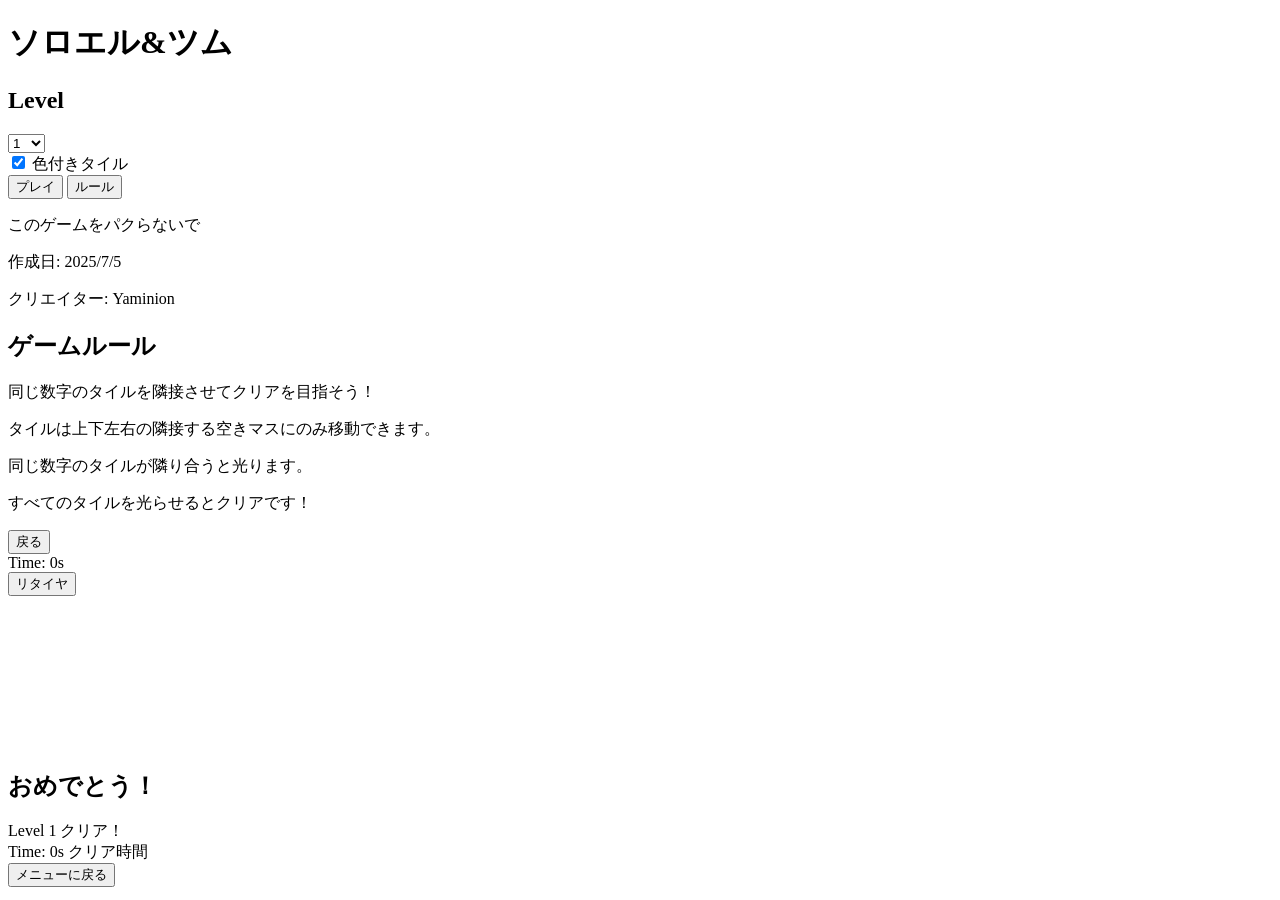
==== index.html @ 4af3bf70 "Update index.html" ====
<!DOCTYPE html>
<html lang="ja">
<head>
    <meta charset="UTF-8">
    <meta name="viewport" content="width=device-width, initial-scale=1.0">
    <title>ソロエル&ツム パズルゲーム</title>
    <link rel="stylesheet" href="style.css">
</head>
<body>
    <!-- メインメニュー -->
    <div id="mainMenu" class="screen active">
        <div class="title-container">
            <h1 class="game-title">ソロエル&ツム</h1>
        </div>
        <div class="menu-content">
            <h2>Level</h2>
            <select id="levelSelect">
                <option value="0" selected>1</option>
                <option value="1">2</option>
                <option value="2">3</option>
                <option value="3">4</option>
                <option value="4">5</option>
                <option value="5">6</option>
                <option value="6">7</option>
                <option value="7">8</option>
                <option value="8">9</option>
                <option value="9">10</option>
            </select>
            <div class="settings">
                <label>
                    <input type="checkbox" id="colorMode" checked>
                    色付きタイル
                </label>
            </div>
            <div class="button-container">
                <button id="playButton" class="menu-button">プレイ</button>
                <button id="rulesButton" class="menu-button">ルール</button>
            </div>
            <div class="copyright-notice">
                <p>このゲームをパクらないで</p>
                <p>作成日: 2025/7/5</p>
                <p>クリエイター: Yaminion</p>
            </div>
        </div>
    </div>

    <!-- ルール画面 -->
    <div id="rulesScreen" class="screen">
        <div class="rules-content">
            <div class="rules-text">
                <h2>ゲームルール</h2>
                <p>同じ数字のタイルを隣接させてクリアを目指そう！</p>
                <p>タイルは上下左右の隣接する空きマスにのみ移動できます。</p>
                <p>同じ数字のタイルが隣り合うと光ります。</p>
                <p>すべてのタイルを光らせるとクリアです！</p>
            </div>
            <button id="closeRulesButton" class="menu-button">戻る</button>
        </div>
    </div>

    <!-- ゲーム画面 -->
    <div id="gameScreen" class="screen">
        <div class="game-info">
            <div id="timer">Time: 0s</div>
            <button id="retireButton" class="small-button">リタイヤ</button>
        </div>
        <canvas id="gameCanvas"></canvas>
    </div>

    <!-- 終了画面 -->
    <div id="endScreen" class="screen">
        <div class="end-content">
            <h2>おめでとう！</h2>
            <div id="levelClearInfo">Level 1 クリア！</div>
            <div class="stats-container">
                <div class="stat-item">
                    <span class="stat-value" id="clearTime">Time: 0s</span>
                    <span class="stat-label">クリア時間</span>
                </div>
            </div>
            <button id="backToMenuButton" class="menu-button">メニューに戻る</button>
        </div>
    </div>

    <script src="game3.js"></script>
</body>
</html>
---- style.css ----
<!DOCTYPE html>
<html lang="ja">
<head>
    <meta charset="UTF-8">
    <meta name="viewport" content="width=device-width, initial-scale=1.0">
    <title>ソロエル&ツム パズルゲーム</title>
    <link rel="stylesheet" href="style.css">
</head>
<body>
    <!-- メインメニュー -->
    <div id="mainMenu" class="screen active">
        <div class="title-container">
            <h1 class="game-title">ソロエル&ツム</h1>
        </div>
        <div class="menu-content">
            <h2>Level</h2>
            <select id="levelSelect">
                <option value="0" selected>1</option>
                <option value="1">2</option>
                <option value="2">3</option>
                <option value="3">4</option>
                <option value="4">5</option>
                <option value="5">6</option>
                <option value="6">7</option>
                <option value="7">8</option>
                <option value="8">9</option>
                <option value="9">10</option>
            </select>
            <div class="settings">
                <label>
                    <input type="checkbox" id="colorMode" checked>
                    色付きタイル
                </label>
            </div>
            <div class="button-container">
                <button id="playButton" class="menu-button">プレイ</button>
                <button id="rulesButton" class="menu-button">ルール</button>
            </div>
            <div class="copyright-notice">
                <p>このゲームをパクらないで</p>
                <p>作成日: 2025/7/5</p>
                <p>クリエイター: Yaminion</p>
            </div>
        </div>
    </div>

    <!-- ルール画面 -->
    <div id="rulesScreen" class="screen">
        <div class="rules-content">
            <div class="rules-text">
                <h2>ゲームルール</h2>
                <p>同じ数字のタイルを隣接させてクリアを目指そう！</p>
                <p>タイルは上下左右の隣接する空きマスにのみ移動できます。</p>
                <p>同じ数字のタイルが隣り合うと光ります。</p>
                <p>すべてのタイルを光らせるとクリアです！</p>
            </div>
            <button id="closeRulesButton" class="menu-button">戻る</button>
        </div>
    </div>

    <!-- ゲーム画面 -->
    <div id="gameScreen" class="screen">
        <div class="game-info">
            <div id="timer">Time: 0s</div>
            <button id="retireButton" class="small-button">リタイヤ</button>
        </div>
        <canvas id="gameCanvas"></canvas>
    </div>

    <!-- 終了画面 -->
    <div id="endScreen" class="screen">
        <div class="end-content">
            <h2>おめでとう！</h2>
            <div id="levelClearInfo">Level 1 クリア！</div>
            <div class="stats-container">
                <div class="stat-item">
                    <span class="stat-value" id="clearTime">Time: 0s</span>
                    <span class="stat-label">クリア時間</span>
                </div>
            </div>
            <button id="backToMenuButton" class="menu-button">メニューに戻る</button>
        </div>
    </div>

    <script src="game3.js"></script>
</body>
</html>
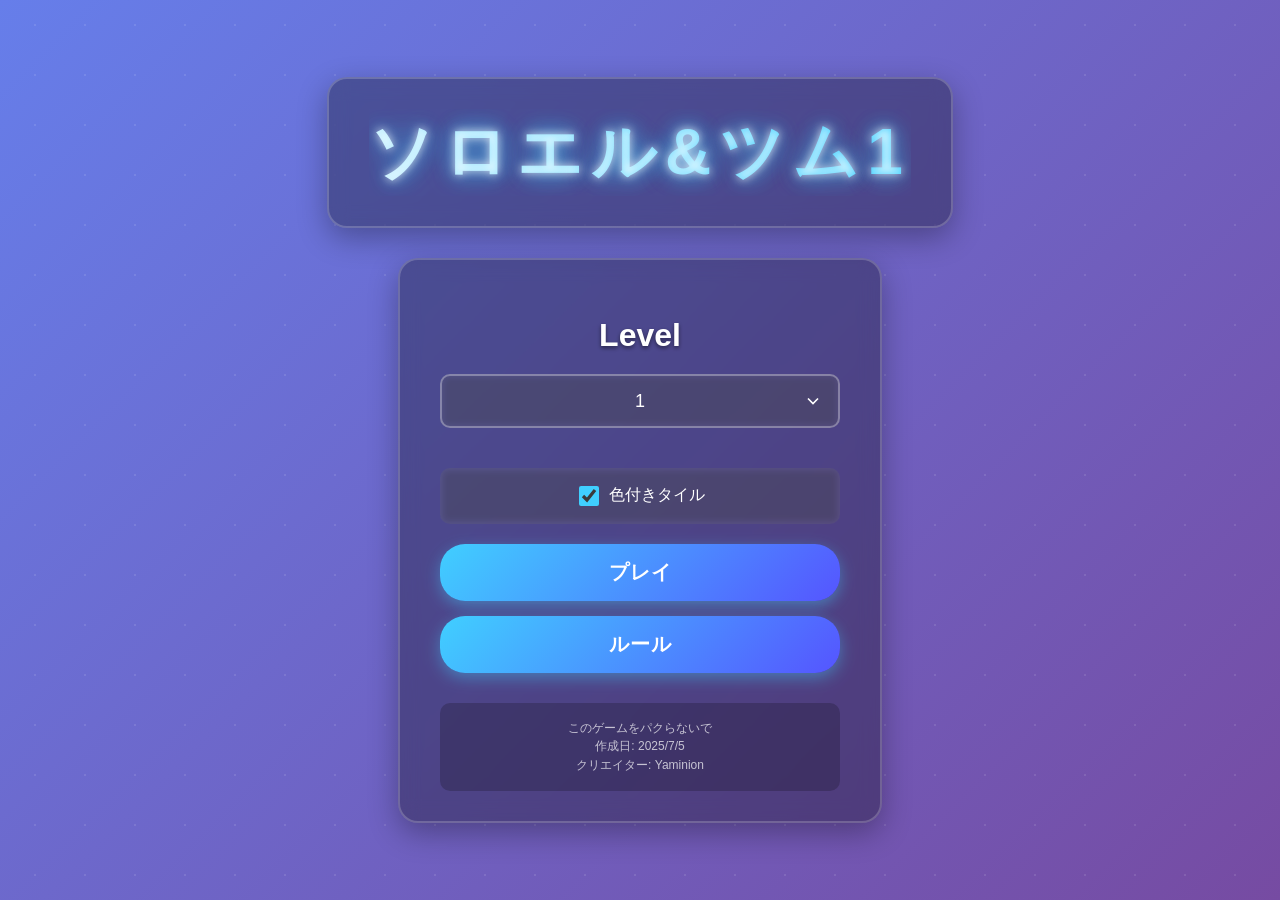
==== commit 6a3150f2: "Update index.html" ====
--- a/index.html
+++ b/index.html
@@ -10,7 +10,7 @@
     <!-- メインメニュー -->
     <div id="mainMenu" class="screen active">
         <div class="title-container">
-            <h1 class="game-title">ソロエル&ツム</h1>
+            <h1 class="game-title">ソロエル&ツム1</h1>
         </div>
         <div class="menu-content">
             <h2>Level</h2>
--- a/style.css
+++ b/style.css
@@ -1,87 +1,606 @@
-<!DOCTYPE html>
-<html lang="ja">
-<head>
-    <meta charset="UTF-8">
-    <meta name="viewport" content="width=device-width, initial-scale=1.0">
-    <title>ソロエル&ツム パズルゲーム</title>
-    <link rel="stylesheet" href="style.css">
-</head>
-<body>
-    <!-- メインメニュー -->
-    <div id="mainMenu" class="screen active">
-        <div class="title-container">
-            <h1 class="game-title">ソロエル&ツム</h1>
-        </div>
-        <div class="menu-content">
-            <h2>Level</h2>
-            <select id="levelSelect">
-                <option value="0" selected>1</option>
-                <option value="1">2</option>
-                <option value="2">3</option>
-                <option value="3">4</option>
-                <option value="4">5</option>
-                <option value="5">6</option>
-                <option value="6">7</option>
-                <option value="7">8</option>
-                <option value="8">9</option>
-                <option value="9">10</option>
-            </select>
-            <div class="settings">
-                <label>
-                    <input type="checkbox" id="colorMode" checked>
-                    色付きタイル
-                </label>
-            </div>
-            <div class="button-container">
-                <button id="playButton" class="menu-button">プレイ</button>
-                <button id="rulesButton" class="menu-button">ルール</button>
-            </div>
-            <div class="copyright-notice">
-                <p>このゲームをパクらないで</p>
-                <p>作成日: 2025/7/5</p>
-                <p>クリエイター: Yaminion</p>
-            </div>
-        </div>
-    </div>
-
-    <!-- ルール画面 -->
-    <div id="rulesScreen" class="screen">
-        <div class="rules-content">
-            <div class="rules-text">
-                <h2>ゲームルール</h2>
-                <p>同じ数字のタイルを隣接させてクリアを目指そう！</p>
-                <p>タイルは上下左右の隣接する空きマスにのみ移動できます。</p>
-                <p>同じ数字のタイルが隣り合うと光ります。</p>
-                <p>すべてのタイルを光らせるとクリアです！</p>
-            </div>
-            <button id="closeRulesButton" class="menu-button">戻る</button>
-        </div>
-    </div>
-
-    <!-- ゲーム画面 -->
-    <div id="gameScreen" class="screen">
-        <div class="game-info">
-            <div id="timer">Time: 0s</div>
-            <button id="retireButton" class="small-button">リタイヤ</button>
-        </div>
-        <canvas id="gameCanvas"></canvas>
-    </div>
-
-    <!-- 終了画面 -->
-    <div id="endScreen" class="screen">
-        <div class="end-content">
-            <h2>おめでとう！</h2>
-            <div id="levelClearInfo">Level 1 クリア！</div>
-            <div class="stats-container">
-                <div class="stat-item">
-                    <span class="stat-value" id="clearTime">Time: 0s</span>
-                    <span class="stat-label">クリア時間</span>
-                </div>
-            </div>
-            <button id="backToMenuButton" class="menu-button">メニューに戻る</button>
-        </div>
-    </div>
-
-    <script src="game3.js"></script>
-</body>
-</html>
+body {
+    margin: 0;
+    padding: 0;
+    font-family: 'Arial', sans-serif;
+    background: linear-gradient(135deg, #667eea 0%, #764ba2 100%);
+    min-height: 100vh;
+}
+
+.screen {
+    display: none;
+    width: 100vw;
+    height: 100vh;
+    position: relative;
+}
+
+.screen.active {
+    display: flex;
+    flex-direction: column;
+    align-items: center;
+    justify-content: center;
+}
+
+/* メインメニュー */
+#mainMenu {
+    background: linear-gradient(135deg, #667eea 0%, #764ba2 100%);
+    position: relative;
+    overflow: hidden;
+}
+
+/* 背景装飾 */
+#mainMenu::before {
+    content: '';
+    position: absolute;
+    top: -50%;
+    left: -50%;
+    width: 200%;
+    height: 200%;
+    background: radial-gradient(circle, rgba(255,255,255,0.1) 1px, transparent 1px);
+    background-size: 50px 50px;
+    animation: float 20s linear infinite;
+}
+
+@keyframes float {
+    0% { transform: translateY(0px) rotate(0deg); }
+    100% { transform: translateY(-100px) rotate(360deg); }
+}
+
+.title-container {
+    background: rgba(0, 0, 0, 0.3);
+    backdrop-filter: blur(10px);
+    padding: 30px 40px;
+    border-radius: 20px;
+    margin-bottom: 30px;
+    box-shadow: 0 10px 30px rgba(0, 0, 0, 0.3);
+    border: 2px solid rgba(255, 255, 255, 0.2);
+    max-width: 90vw;
+    width: auto;
+}
+
+.game-title {
+    font-size: clamp(2.5rem, 8vw, 4rem);
+    font-weight: bold;
+    color: #fff;
+    text-shadow: 
+        0 0 10px rgba(255, 255, 255, 0.8),
+        0 0 20px rgba(64, 207, 255, 0.6),
+        0 0 30px rgba(64, 207, 255, 0.4),
+        0 0 40px rgba(64, 207, 255, 0.2);
+    margin: 0;
+    letter-spacing: clamp(2px, 2vw, 8px);
+    text-align: center;
+    background: linear-gradient(45deg, #fff, #40CFFF, #fff);
+    background-size: 200% 200%;
+    background-clip: text;
+    -webkit-background-clip: text;
+    -webkit-text-fill-color: transparent;
+    animation: glow 2s ease-in-out infinite alternate, shimmer 3s ease-in-out infinite;
+    white-space: nowrap;
+    overflow: hidden;
+    text-overflow: ellipsis;
+}
+
+@keyframes glow {
+    from { 
+        text-shadow: 0 0 10px rgba(255, 255, 255, 0.5), 0 0 20px rgba(64, 207, 255, 0.3), 0 0 30px rgba(64, 207, 255, 0.2);
+    }
+    to { 
+        text-shadow: 0 0 20px rgba(255, 255, 255, 0.8), 0 0 30px rgba(64, 207, 255, 0.6), 0 0 40px rgba(64, 207, 255, 0.4);
+    }
+}
+
+@keyframes shimmer {
+    0% { background-position: 0% 50%; }
+    50% { background-position: 100% 50%; }
+    100% { background-position: 0% 50%; }
+}
+
+/* ★スマホ向けの調整（統一） */
+@media (max-width: 768px) {
+    .screen.active {
+        justify-content: flex-start !important;
+    }
+    
+    #mainMenu {
+        padding: 0 !important;
+        justify-content: flex-start !important;
+        align-items: stretch !important;
+    }
+    
+    .title-container {
+        position: fixed !important;
+        top: 10px !important;
+        left: 50% !important;
+        transform: translateX(-50%) !important;
+        padding: 8px 12px !important;
+        background: rgba(0, 0, 0, 0.3) !important;
+        backdrop-filter: blur(10px) !important;
+        border-radius: 10px !important;
+        box-shadow: 0 5px 15px rgba(0, 0, 0, 0.3) !important;
+        z-index: 1000 !important;
+        margin-bottom: 0 !important;
+        width: auto !important;
+        max-width: 90vw !important;
+    }
+    
+    .game-title {
+        font-size: 2.2rem !important;
+        letter-spacing: 2px !important;
+        text-align: center !important;
+        margin: 0 !important;
+    }
+    
+    .menu-content {
+        margin-top: 100px !important;
+        position: relative !important;
+        z-index: 500 !important;
+    }
+    
+    /* 終了画面とルール画面 */
+    #endScreen {
+        padding-top: 20px !important;
+        justify-content: flex-start !important;
+    }
+    
+    .end-content {
+        margin-top: 20px !important;
+    }
+    
+    #rulesScreen {
+        padding-top: 20px !important;
+        justify-content: flex-start !important;
+    }
+    
+    .rules-content {
+        margin-top: 20px !important;
+    }
+}
+
+@media (max-width: 480px) {
+    .title-container {
+        top: 5px !important;
+        padding: 8px 12px !important;
+    }
+    
+    .game-title {
+        font-size: 1.8rem !important;
+    }
+    
+    .menu-content {
+        margin-top: 80px !important;
+    }
+}
+
+/* メニューコンテンツ */
+.menu-content {
+    background: rgba(0, 0, 0, 0.3);
+    backdrop-filter: blur(10px);
+    padding: 30px 40px;
+    border-radius: 20px;
+    text-align: center;
+    color: #fff;
+    box-shadow: 0 10px 30px rgba(0, 0, 0, 0.3);
+    border: 2px solid rgba(255, 255, 255, 0.2);
+    max-width: 400px;
+    width: 90%;
+}
+
+.menu-content h2 {
+    color: #fff;
+    font-size: 2rem;
+    margin-bottom: 20px;
+    text-align: center;
+    text-shadow: 0 2px 4px rgba(0, 0, 0, 0.5);
+}
+
+/* レベル選択 */
+#levelSelect {
+    width: 100%;
+    padding: 15px;
+    border: 2px solid rgba(255, 255, 255, 0.3);
+    border-radius: 10px;
+    background: rgba(255, 255, 255, 0.1);
+    color: #fff;
+    font-size: 18px;
+    margin-bottom: 20px;
+    backdrop-filter: blur(5px);
+    cursor: pointer;
+    transition: all 0.3s ease;
+    text-align: center;
+    appearance: none;
+    background-image: url('data:image/svg+xml;utf8,<svg xmlns="http://www.w3.org/2000/svg" width="20" height="20" viewBox="0 0 24 24" fill="none" stroke="white" stroke-width="2"><polyline points="6,9 12,15 18,9"/></svg>');
+    background-repeat: no-repeat;
+    background-position: right 15px center;
+    background-size: 20px;
+}
+
+#levelSelect:hover {
+    background: rgba(255, 255, 255, 0.2);
+    border-color: rgba(64, 207, 255, 0.5);
+    box-shadow: 0 0 15px rgba(64, 207, 255, 0.3);
+}
+
+#levelSelect:focus {
+    outline: none;
+    border-color: #40CFFF;
+    box-shadow: 0 0 20px rgba(64, 207, 255, 0.5);
+}
+
+#levelSelect option {
+    background: rgba(0, 0, 0, 0.9);
+    color: #fff;
+    padding: 10px;
+    font-size: 16px;
+    border: none;
+}
+
+/* 設定 */
+.settings {
+    margin: 20px 0;
+    padding: 15px;
+    background: rgba(255, 255, 255, 0.1);
+    border-radius: 10px;
+    backdrop-filter: blur(5px);
+}
+
+.settings label {
+    display: flex;
+    align-items: center;
+    justify-content: center;
+    color: #fff;
+    font-size: 16px;
+    cursor: pointer;
+    transition: all 0.3s ease;
+}
+
+.settings label:hover {
+    color: #40CFFF;
+}
+
+.settings input[type="checkbox"] {
+    margin-right: 10px;
+    width: 20px;
+    height: 20px;
+    accent-color: #40CFFF;
+    cursor: pointer;
+}
+
+/* ボタンコンテナ */
+.button-container {
+    display: flex;
+    flex-direction: column;
+    gap: 15px;
+    margin: 20px 0;
+}
+
+/* メニューボタン */
+.menu-button {
+    background: linear-gradient(135deg, #40CFFF, #5555FF);
+    color: white;
+    font-size: 20px;
+    font-weight: bold;
+    padding: 15px 30px;
+    border: none;
+    border-radius: 25px;
+    cursor: pointer;
+    box-shadow: 0 5px 15px rgba(64, 207, 255, 0.4);
+    transition: all 0.3s ease;
+    text-transform: uppercase;
+    letter-spacing: 1px;
+    position: relative;
+    overflow: hidden;
+}
+
+.menu-button::before {
+    content: '';
+    position: absolute;
+    top: 0;
+    left: -100%;
+    width: 100%;
+    height: 100%;
+    background: linear-gradient(90deg, transparent, rgba(255, 255, 255, 0.2), transparent);
+    transition: left 0.5s ease;
+}
+
+.menu-button:hover::before {
+    left: 100%;
+}
+
+.menu-button:hover {
+    background: linear-gradient(135deg, #5555FF, #40CFFF);
+    transform: translateY(-3px);
+    box-shadow: 0 8px 20px rgba(64, 207, 255, 0.6);
+}
+
+.menu-button:active {
+    transform: translateY(-1px);
+    box-shadow: 0 4px 10px rgba(64, 207, 255, 0.4);
+}
+
+/* 著作権表示 */
+.copyright-notice {
+    margin-top: 30px;
+    padding: 15px;
+    background: rgba(0, 0, 0, 0.2);
+    border-radius: 10px;
+    color: rgba(255, 255, 255, 0.7);
+    font-size: 12px;
+    text-align: center;
+    line-height: 1.4;
+}
+
+.copyright-notice p {
+    margin: 2px 0;
+}
+
+/* ルール画面 */
+#rulesScreen {
+    background: linear-gradient(135deg, #667eea 0%, #764ba2 100%);
+    position: relative;
+    overflow: hidden;
+}
+
+.rules-content {
+    background: rgba(0, 0, 0, 0.3);
+    backdrop-filter: blur(10px);
+    padding: 40px;
+    border-radius: 20px;
+    text-align: center;
+    color: #fff;
+    box-shadow: 0 10px 30px rgba(0, 0, 0, 0.3);
+    border: 2px solid rgba(255, 255, 255, 0.2);
+    max-width: 500px;
+    width: 90%;
+}
+
+.rules-content h2 {
+    color: #40CFFF;
+    font-size: 2.5rem;
+    margin-bottom: 30px;
+    text-shadow: 0 0 20px rgba(64, 207, 255, 0.5);
+}
+
+.rules-text p {
+    font-size: 1.1rem;
+    line-height: 1.6;
+    margin: 15px 0;
+    color: rgba(255, 255, 255, 0.9);
+}
+
+/* ゲーム画面 */
+#gameScreen {
+    display: none;
+    flex-direction: column;
+    align-items: center;
+    justify-content: flex-start;
+    padding: 20px;
+    position: relative;
+    background: linear-gradient(135deg, #2c3e50 0%, #34495e 50%, #2c3e50 100%);
+    min-height: 100vh;
+}
+
+#gameScreen.active {
+    display: flex;
+}
+
+.game-info {
+    display: flex;
+    align-items: center;
+    justify-content: space-between;
+    gap: 40px;
+    margin-bottom: 20px;
+    background: linear-gradient(135deg, rgba(0, 0, 0, 0.8), rgba(52, 73, 94, 0.8));
+    padding: 20px 30px;
+    border-radius: 15px;
+    box-shadow: 
+        0 8px 32px rgba(0, 0, 0, 0.3),
+        inset 0 1px 4px rgba(255, 255, 255, 0.1);
+    backdrop-filter: blur(15px);
+    border: 1px solid rgba(255, 255, 255, 0.1);
+    min-width: 400px;
+}
+
+#timer {
+    background: linear-gradient(135deg, #3498db, #2980b9);
+    color: white;
+    font-size: 20px;
+    font-weight: bold;
+    padding: 12px 24px;
+    border-radius: 25px;
+    text-shadow: 0 1px 3px rgba(0, 0, 0, 0.5);
+    box-shadow: 
+        0 4px 15px rgba(52, 152, 219, 0.3),
+        inset 0 1px 3px rgba(255, 255, 255, 0.2);
+    border: 2px solid rgba(255, 255, 255, 0.2);
+    min-width: 120px;
+    text-align: center;
+    position: relative;
+    overflow: hidden;
+}
+
+#timer::before {
+    content: '⏰';
+    position: absolute;
+    left: 8px;
+    top: 50%;
+    transform: translateY(-50%);
+    font-size: 16px;
+    animation: tick 1s infinite;
+}
+
+@keyframes tick {
+    0%, 50% { transform: translateY(-50%) scale(1); }
+    25% { transform: translateY(-50%) scale(1.1); }
+}
+
+.small-button {
+    background: linear-gradient(135deg, #e74c3c, #c0392b);
+    color: white;
+    font-size: 18px;
+    font-weight: bold;
+    padding: 12px 24px;
+    border: none;
+    border-radius: 25px;
+    cursor: pointer;
+    box-shadow: 
+        0 4px 15px rgba(231, 76, 60, 0.3),
+        inset 0 1px 3px rgba(255, 255, 255, 0.2);
+    transition: all 0.3s ease;
+    text-shadow: 0 1px 3px rgba(0, 0, 0, 0.5);
+    border: 2px solid rgba(255, 255, 255, 0.2);
+    position: relative;
+    overflow: hidden;
+}
+
+.small-button::before {
+    content: '🚪';
+    position: absolute;
+    left: 8px;
+    top: 50%;
+    transform: translateY(-50%);
+    font-size: 16px;
+}
+
+.small-button:hover {
+    background: linear-gradient(135deg, #c0392b, #a93226);
+    transform: translateY(-2px);
+    box-shadow: 
+        0 6px 20px rgba(231, 76, 60, 0.4),
+        inset 0 1px 3px rgba(255, 255, 255, 0.2);
+}
+
+.small-button:active {
+    transform: translateY(0);
+    box-shadow: 
+        0 2px 8px rgba(231, 76, 60, 0.3),
+        inset 0 1px 3px rgba(255, 255, 255, 0.2);
+}
+
+#gameCanvas {
+    border: 4px solid #34495e;
+    border-radius: 20px;
+    background: linear-gradient(135deg, #ecf0f1 0%, #d5dbdb 50%, #bdc3c7 100%);
+    box-shadow: 
+        0 15px 40px rgba(0, 0, 0, 0.2),
+        inset 0 2px 8px rgba(255, 255, 255, 0.6),
+        inset 0 -2px 8px rgba(0, 0, 0, 0.1);
+    position: relative;
+    overflow: hidden;
+}
+
+#gameCanvas::before {
+    content: '';
+    position: absolute;
+    top: 0;
+    left: 0;
+    right: 0;
+    bottom: 0;
+    background: 
+        radial-gradient(circle at 25% 25%, rgba(255, 255, 255, 0.1) 0%, transparent 50%),
+        radial-gradient(circle at 75% 75%, rgba(0, 0, 0, 0.05) 0%, transparent 50%);
+    pointer-events: none;
+    border-radius: 16px;
+}
+
+/* 終了画面 */
+#endScreen {
+    background: linear-gradient(135deg, #667eea 0%, #764ba2 100%);
+    position: relative;
+    overflow: hidden;
+}
+
+#endScreen::before {
+    content: '🎉';
+    position: absolute;
+    top: 10%;
+    left: 10%;
+    font-size: 5rem;
+    animation: confetti1 3s infinite ease-in-out;
+}
+
+#endScreen::after {
+    content: '🎊';
+    position: absolute;
+    top: 20%;
+    right: 15%;
+    font-size: 4rem;
+    animation: confetti2 2.5s infinite ease-in-out;
+}
+
+@keyframes confetti1 {
+    0%, 100% { transform: rotate(0deg) translateY(0px); }
+    50% { transform: rotate(180deg) translateY(-20px); }
+}
+
+@keyframes confetti2 {
+    0%, 100% { transform: rotate(0deg) translateY(0px); }
+    50% { transform: rotate(-180deg) translateY(-15px); }
+}
+
+.end-content {
+    background: rgba(0, 0, 0, 0.4);
+    backdrop-filter: blur(15px);
+    padding: 60px 40px;
+    border-radius: 20px;
+    box-shadow: 0 20px 60px rgba(0, 0, 0, 0.3);
+    border: 2px solid rgba(255, 255, 255, 0.2);
+    text-align: center;
+    color: #fff;
+    max-width: 500px;
+    width: 90%;
+    position: relative;
+    z-index: 10;
+}
+
+.end-content h2 {
+    color: #40CFFF;
+    font-size: 4rem;
+    margin-bottom: 30px;
+    text-shadow: 
+        0 0 20px rgba(64, 207, 255, 0.5),
+        0 0 40px rgba(64, 207, 255, 0.3);
+    animation: glow 2s ease-in-out infinite alternate;
+}
+
+#levelClearInfo {
+    font-size: 1.5rem;
+    margin: 20px 0;
+    color: #FFD700;
+    font-weight: bold;
+    text-shadow: 0 0 15px rgba(255, 215, 0, 0.5);
+}
+
+#clearTime {
+    font-size: 1.8rem;
+    margin: 25px 0;
+    color: #40CFFF;
+    font-weight: bold;
+    text-shadow: 0 0 15px rgba(64, 207, 255, 0.5);
+}
+
+.stats-container {
+    display: flex;
+    justify-content: space-around;
+    margin: 30px 0;
+    padding: 20px;
+    background: rgba(255, 255, 255, 0.1);
+    border-radius: 10px;
+    backdrop-filter: blur(5px);
+}
+
+.stat-item {
+    text-align: center;
+}
+
+.stat-value {
+    font-size: 2rem;
+    font-weight: bold;
+    color: #40CFFF;
+    display: block;
+}
+
+.stat-label {
+    font-size: 0.9rem;
+    color: rgba(255, 255, 255, 0.8);
+    margin-top: 5px;
+}
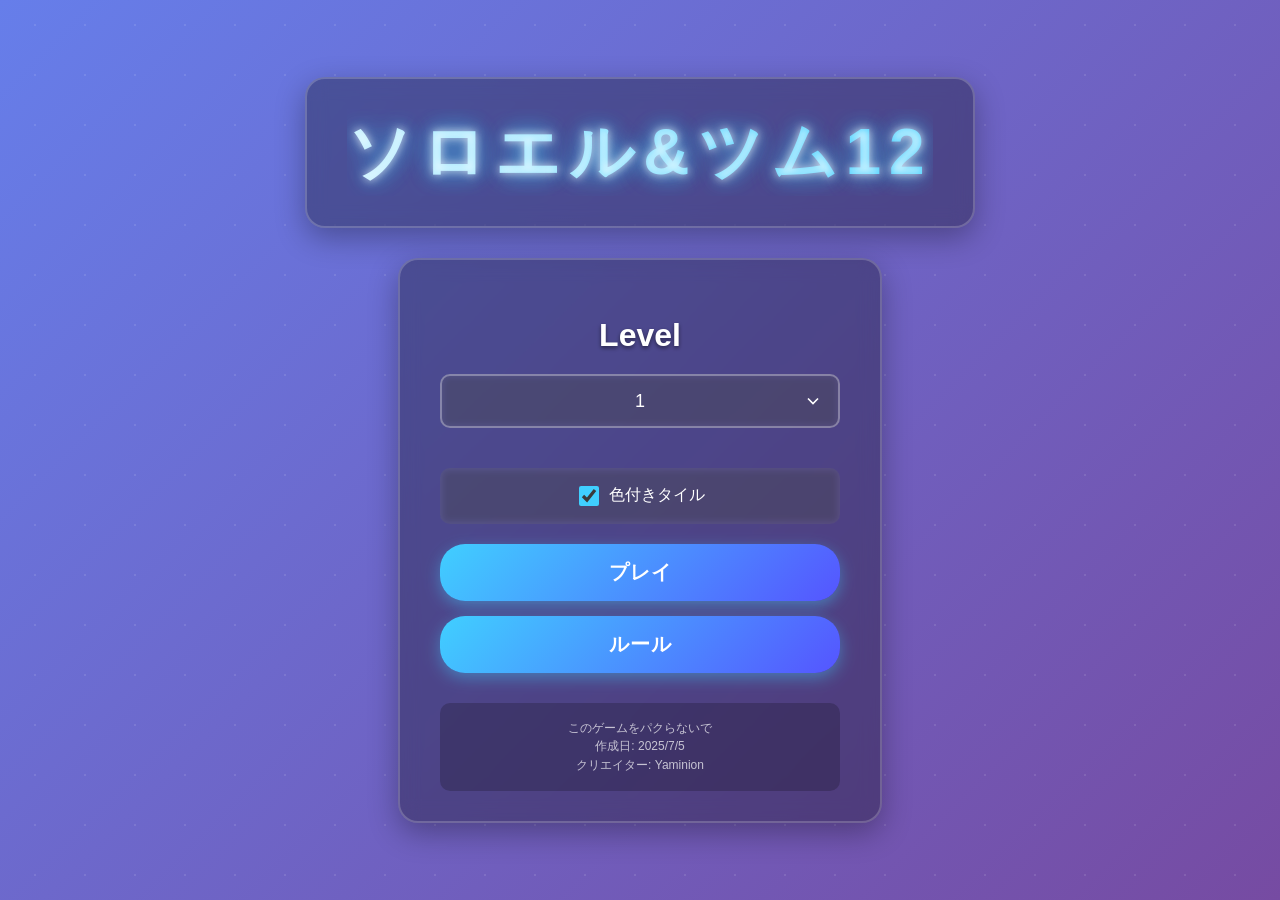
==== commit 21e4e70c: "Update index.html" ====
--- a/index.html
+++ b/index.html
@@ -10,7 +10,7 @@
     <!-- メインメニュー -->
     <div id="mainMenu" class="screen active">
         <div class="title-container">
-            <h1 class="game-title">ソロエル&ツム1</h1>
+            <h1 class="game-title">ソロエル&ツム12</h1>
         </div>
         <div class="menu-content">
             <h2>Level</h2>
--- a/style.css
+++ b/style.css
@@ -109,10 +109,10 @@
     
     .title-container {
         position: fixed !important;
-        top: 10px !important;
+        top: 2px !important; /* ★10pxから2pxに変更 */
         left: 50% !important;
         transform: translateX(-50%) !important;
-        padding: 8px 12px !important;
+        padding: 6px 10px !important; /* ★パディングを小さくしてコンパクトに */
         background: rgba(0, 0, 0, 0.3) !important;
         backdrop-filter: blur(10px) !important;
         border-radius: 10px !important;
@@ -124,14 +124,14 @@
     }
     
     .game-title {
-        font-size: 2.2rem !important;
-        letter-spacing: 2px !important;
+        font-size: 2rem !important; /* ★2.2remから2remに変更 */
+        letter-spacing: 1px !important; /* ★2pxから1pxに変更 */
         text-align: center !important;
         margin: 0 !important;
     }
     
     .menu-content {
-        margin-top: 100px !important;
+        margin-top: 90px !important; /* ★100pxから90pxに変更 */
         position: relative !important;
         z-index: 500 !important;
     }
@@ -158,16 +158,17 @@
 
 @media (max-width: 480px) {
     .title-container {
-        top: 5px !important;
-        padding: 8px 12px !important;
+        top: 1px !important; /* ★5pxから1pxに変更 */
+        padding: 5px 8px !important; /* ★さらに小さくしてコンパクトに */
     }
     
     .game-title {
-        font-size: 1.8rem !important;
+        font-size: 1.6rem !important; /* ★1.8remから1.6remに変更 */
+        letter-spacing: 0.5px !important; /* ★さらに詰める */
     }
     
     .menu-content {
-        margin-top: 80px !important;
+        margin-top: 70px !important; /* ★80pxから70pxに変更 */
     }
 }
 
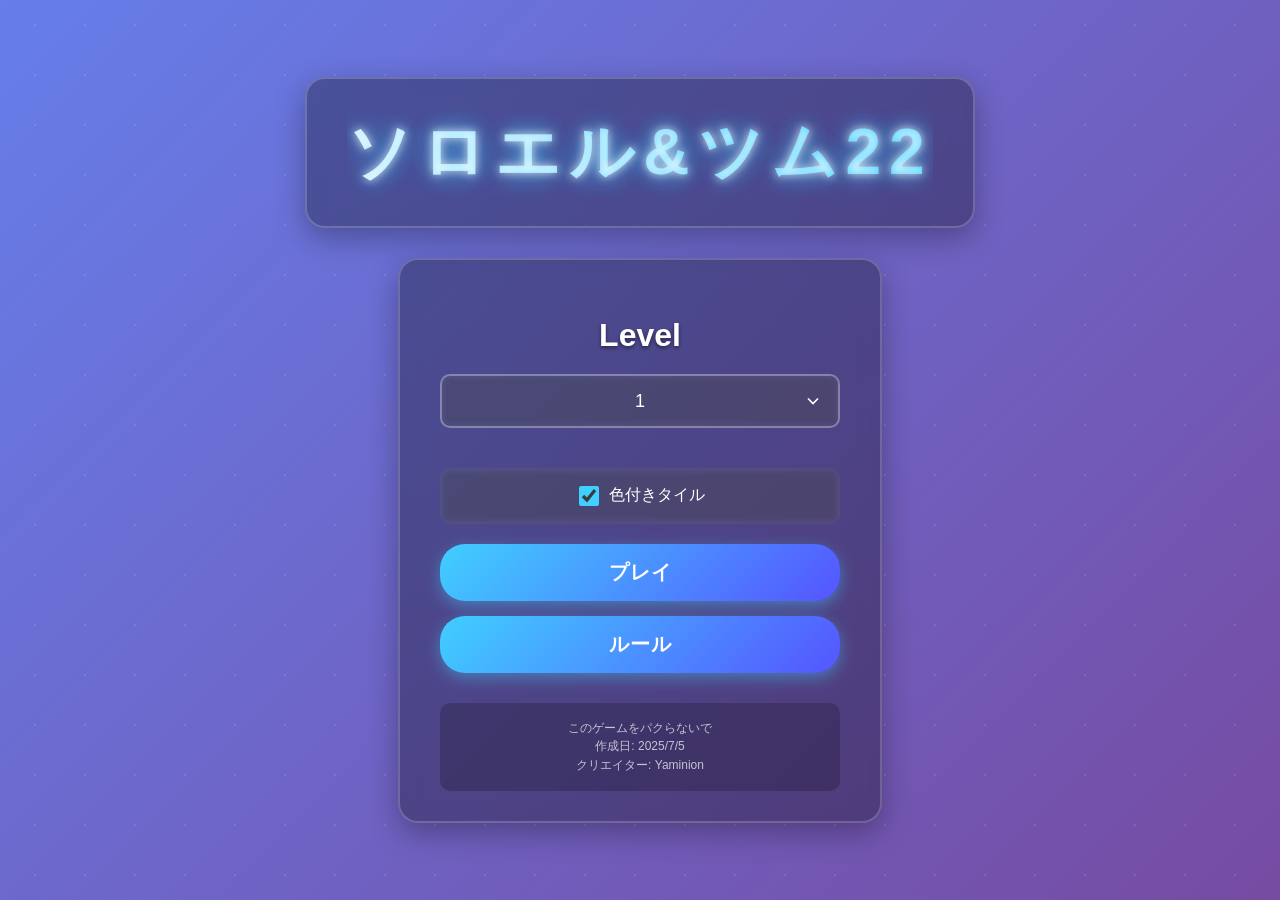
==== commit d7e9efd7: "Update index.html" ====
--- a/index.html
+++ b/index.html
@@ -10,7 +10,7 @@
     <!-- メインメニュー -->
     <div id="mainMenu" class="screen active">
         <div class="title-container">
-            <h1 class="game-title">ソロエル&ツム12</h1>
+            <h1 class="game-title">ソロエル&ツム22</h1>
         </div>
         <div class="menu-content">
             <h2>Level</h2>
--- a/style.css
+++ b/style.css
@@ -95,7 +95,7 @@
     100% { background-position: 0% 50%; }
 }
 
-/* ★スマホ向けの調整（統一） */
+/* ★スマホ向けの調整 */
 @media (max-width: 768px) {
     .screen.active {
         justify-content: flex-start !important;
@@ -109,10 +109,10 @@
     
     .title-container {
         position: fixed !important;
-        top: 2px !important; /* ★10pxから2pxに変更 */
+        top: 10px !important; /* ★タイトルを画面上部から10pxに配置（約1cm） */
         left: 50% !important;
         transform: translateX(-50%) !important;
-        padding: 6px 10px !important; /* ★パディングを小さくしてコンパクトに */
+        padding: 6px 10px !important; /* ★パディングを調整 */
         background: rgba(0, 0, 0, 0.3) !important;
         backdrop-filter: blur(10px) !important;
         border-radius: 10px !important;
@@ -131,7 +131,7 @@
     }
     
     .menu-content {
-        margin-top: 90px !important; /* ★100pxから90pxに変更 */
+        margin-top: 100px !important; /* ★タイトルの下に余白を追加 */
         position: relative !important;
         z-index: 500 !important;
     }
@@ -158,17 +158,16 @@
 
 @media (max-width: 480px) {
     .title-container {
-        top: 1px !important; /* ★5pxから1pxに変更 */
-        padding: 5px 8px !important; /* ★さらに小さくしてコンパクトに */
-    }
-    
+        top: 5px !important; /* ★さらに小さい画面では5pxに配置 */
+        padding: 5px 8px !important; /* ★パディングをさらに縮小 */
+    }
+
     .game-title {
-        font-size: 1.6rem !important; /* ★1.8remから1.6remに変更 */
-        letter-spacing: 0.5px !important; /* ★さらに詰める */
-    }
-    
+        font-size: 1.8rem !important; /* ★フォントサイズを調整 */
+    }
+
     .menu-content {
-        margin-top: 70px !important; /* ★80pxから70pxに変更 */
+        margin-top: 80px !important; /* ★タイトルの下に余白を追加 */
     }
 }
 
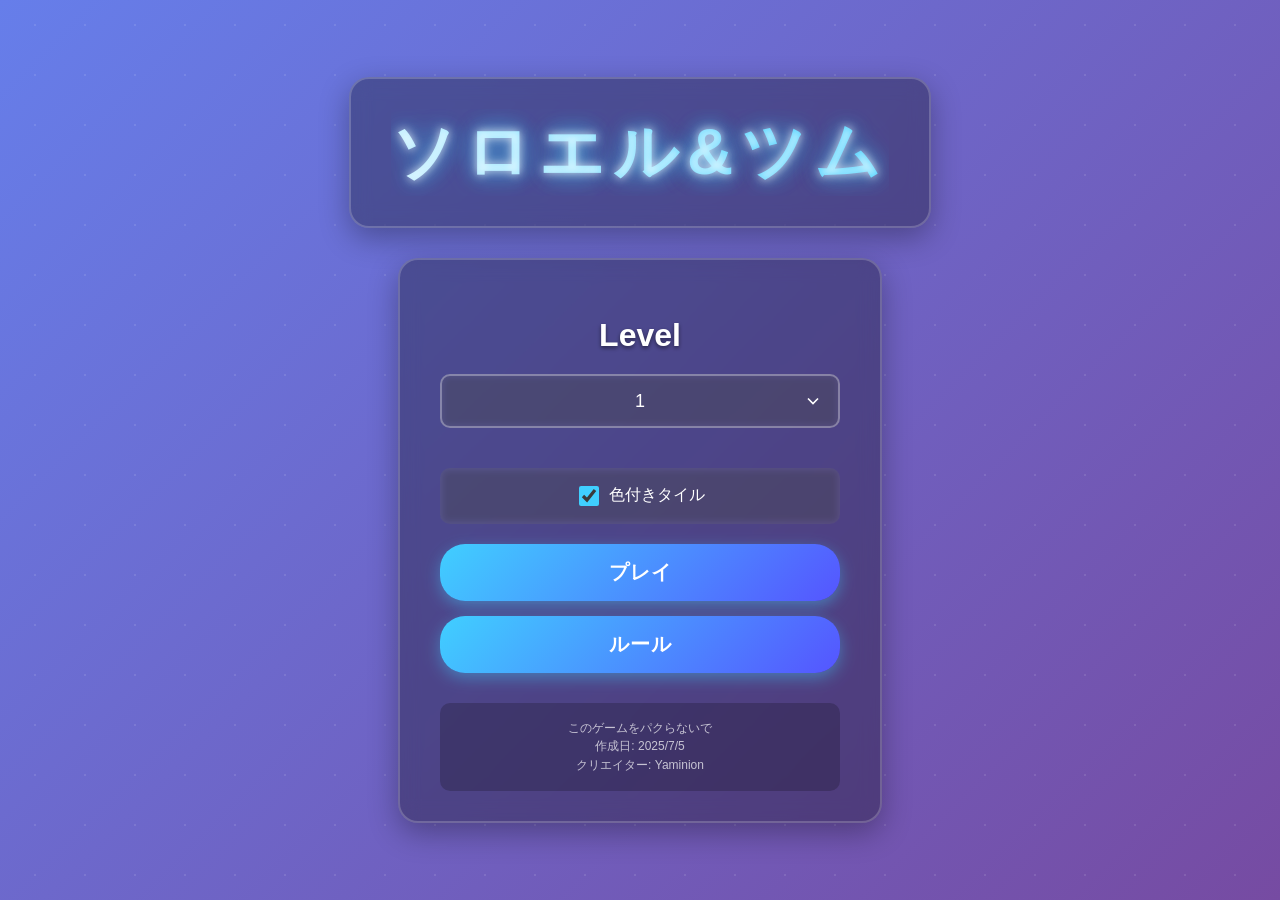
==== commit 06af62e3: "Update index.html" ====
--- a/index.html
+++ b/index.html
@@ -10,7 +10,7 @@
     <!-- メインメニュー -->
     <div id="mainMenu" class="screen active">
         <div class="title-container">
-            <h1 class="game-title">ソロエル&ツム22</h1>
+            <h1 class="game-title">ソロエル&ツム</h1>
         </div>
         <div class="menu-content">
             <h2>Level</h2>
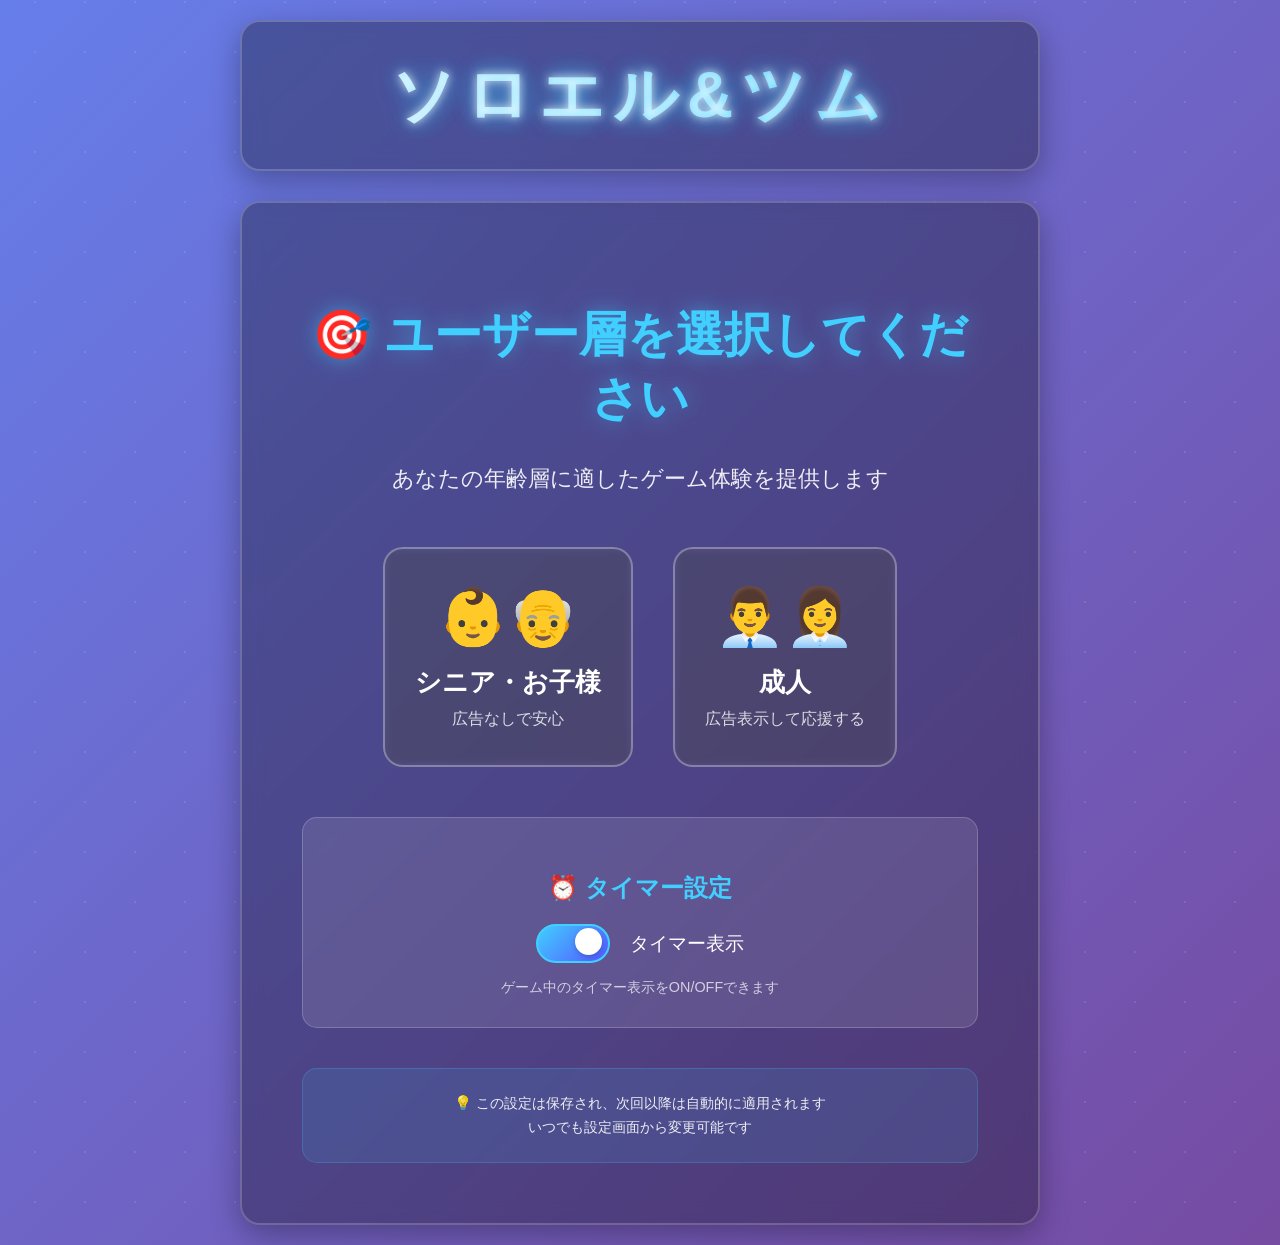
==== commit f9f2966e: "Add files via upload" ====
--- a/index.html
+++ b/index.html
@@ -1,87 +1,325 @@
-<!DOCTYPE html>
-<html lang="ja">
-<head>
-    <meta charset="UTF-8">
-    <meta name="viewport" content="width=device-width, initial-scale=1.0">
-    <title>ソロエル&ツム パズルゲーム</title>
-    <link rel="stylesheet" href="style.css">
-</head>
-<body>
-    <!-- メインメニュー -->
-    <div id="mainMenu" class="screen active">
-        <div class="title-container">
-            <h1 class="game-title">ソロエル&ツム</h1>
-        </div>
-        <div class="menu-content">
-            <h2>Level</h2>
-            <select id="levelSelect">
-                <option value="0" selected>1</option>
-                <option value="1">2</option>
-                <option value="2">3</option>
-                <option value="3">4</option>
-                <option value="4">5</option>
-                <option value="5">6</option>
-                <option value="6">7</option>
-                <option value="7">8</option>
-                <option value="8">9</option>
-                <option value="9">10</option>
-            </select>
-            <div class="settings">
-                <label>
-                    <input type="checkbox" id="colorMode" checked>
-                    色付きタイル
-                </label>
-            </div>
-            <div class="button-container">
-                <button id="playButton" class="menu-button">プレイ</button>
-                <button id="rulesButton" class="menu-button">ルール</button>
-            </div>
-            <div class="copyright-notice">
-                <p>このゲームをパクらないで</p>
-                <p>作成日: 2025/7/5</p>
-                <p>クリエイター: Yaminion</p>
-            </div>
-        </div>
-    </div>
-
-    <!-- ルール画面 -->
-    <div id="rulesScreen" class="screen">
-        <div class="rules-content">
-            <div class="rules-text">
-                <h2>ゲームルール</h2>
-                <p>同じ数字のタイルを隣接させてクリアを目指そう！</p>
-                <p>タイルは上下左右の隣接する空きマスにのみ移動できます。</p>
-                <p>同じ数字のタイルが隣り合うと光ります。</p>
-                <p>すべてのタイルを光らせるとクリアです！</p>
-            </div>
-            <button id="closeRulesButton" class="menu-button">戻る</button>
-        </div>
-    </div>
-
-    <!-- ゲーム画面 -->
-    <div id="gameScreen" class="screen">
-        <div class="game-info">
-            <div id="timer">Time: 0s</div>
-            <button id="retireButton" class="small-button">リタイヤ</button>
-        </div>
-        <canvas id="gameCanvas"></canvas>
-    </div>
-
-    <!-- 終了画面 -->
-    <div id="endScreen" class="screen">
-        <div class="end-content">
-            <h2>おめでとう！</h2>
-            <div id="levelClearInfo">Level 1 クリア！</div>
-            <div class="stats-container">
-                <div class="stat-item">
-                    <span class="stat-value" id="clearTime">Time: 0s</span>
-                    <span class="stat-label">クリア時間</span>
-                </div>
-            </div>
-            <button id="backToMenuButton" class="menu-button">メニューに戻る</button>
-        </div>
-    </div>
-
-    <script src="game3.js"></script>
-</body>
-</html>
+<!DOCTYPE html>
+<html lang="ja">
+<head>
+    <meta charset="UTF-8">
+    <meta name="viewport" content="width=device-width, initial-scale=1.0, user-scalable=no">
+    <meta name="mobile-web-app-capable" content="yes">
+    <meta name="apple-mobile-web-app-capable" content="yes">
+    <meta name="apple-mobile-web-app-status-bar-style" content="black-translucent">
+    <title>ソロエル&ツム - 無料パズルゲーム</title>
+    <meta name="description" content="無料で遊べるダイヤモンド型パズルゲーム。同じ数字を隣接させてクリアを目指そう！">
+    <!-- メインメニュー <meta name="keywords" content="パズルゲーム,無料ゲーム,ブラウザゲーム,数字パズル,ソロエル,ツム">-->
+    <link rel="stylesheet" href="style.css">
+</head>
+<body>
+    <!-- 年齢層選択画面 -->
+    <div id="ageSelectScreen" class="screen active">
+        <div class="age-select-container">
+            <div class="title-container">
+                <h1 class="game-title">ソロエル&ツム</h1>
+            </div>
+            
+            <div class="age-select-content">
+                <h2>🎯 ユーザー層を選択してください</h2>
+                <p class="age-description">あなたの年齢層に適したゲーム体験を提供します</p>
+                
+                <div class="age-button-container">
+                    <button id="seniorChildButton" class="age-button senior-child">
+                        <div class="age-icon">👶👴</div>
+                        <div class="age-title">シニア・お子様</div>
+                        <div class="age-subtitle">広告なしで安心</div>
+                    </button>
+                    
+                    <button id="adultButton" class="age-button adult">
+                        <div class="age-icon">👨‍💼👩‍💼</div>
+                        <div class="age-title">成人</div>
+                        <div class="age-subtitle">広告表示して応援する</div>
+                    </button>
+                </div>
+                
+                <!-- ★タイマー設定を追加 -->
+                <div class="timer-setting">
+                    <h3>⏰ タイマー設定</h3>
+                    <div class="timer-toggle-container">
+                        <label class="timer-toggle">
+                            <input type="checkbox" id="timerEnabled" checked>
+                            <span class="toggle-slider"></span>
+                            <span class="toggle-text">タイマー表示</span>
+                        </label>
+                        <p class="timer-description">ゲーム中のタイマー表示をON/OFFできます</p>
+                    </div>
+                </div>
+                
+                <div class="age-note">
+                    <p>💡 この設定は保存され、次回以降は自動的に適用されます</p>
+                    <p>いつでも設定画面から変更可能です</p>
+                </div>
+            </div>
+        </div>
+    </div>
+
+    <!-- メインメニュー -->
+    <div id="mainMenu" class="screen">
+        <div class="title-container">
+            <h1 class="game-title">ソロエル&ツム</h1>
+        </div>
+        
+        <!-- ★広告エリア1: タイトル下 -->
+        <div class="ad-container top-ad">
+            <div class="pc-ad">
+                <script src="https://adm.shinobi.jp/s/db820e3569c5931e561a75d7ff744f3d"></script>
+            </div>
+            <div class="mobile-ad">
+                <script src="https://adm.shinobi.jp/s/0e6d7385b6ec7bccb6126179119a8338"></script>
+            </div>
+        </div>
+        
+        <div class="menu-content">
+            <h2>Level</h2>
+            <select id="levelSelect">
+                <option value="create1">Create1</option>
+                <option value="create2">Create2</option>
+                <option value="create3">Create3</option>
+                <option value="0" selected>1</option>
+                <option value="1">2</option>
+                <option value="2">3</option>
+                <option value="3">4</option>
+                <option value="4">5</option>
+                <option value="5">6</option>
+                <option value="6">7</option>
+                <option value="7">8</option>
+                <option value="8">9</option>
+                <option value="9">10</option>
+            </select>
+            <div class="settings">
+                <label>
+                    <input type="checkbox" id="colorMode" checked>
+                    色付き駒
+                </label>
+            </div>
+            <div class="button-container">
+                <button id="playButton" class="menu-button">プレイ</button>
+                <button id="createButton" class="menu-button">🎨 クリエイト</button>
+                <button id="rulesButton" class="menu-button">ルール</button>
+                <button id="recordsButton" class="menu-button">📊 記録</button>
+                <button id="settingsButton" class="menu-button settings-btn">⚙️ 設定</button>
+            </div>
+            
+            <div class="copyright-notice">
+                <p>このゲームをパクらないで</p>
+                <p>作成日: 2025/7/5</p>
+                <p>公開開始日: 2025/7/29</p>
+                <p>クリエイター: Yaminion</p>
+                <p>
+                    <a href="privacy.html" style="color: #40CFFF;">プライバシーポリシー</a> | 
+                    <a href="terms.html" style="color: #40CFFF;">利用規約</a>
+                </p>
+            </div>
+        </div>
+        
+        <!-- ★広告エリア2: メニュー下部 -->
+        <div class="ad-container menu-bottom-ad">
+            <div class="pc-ad">
+                <script src="https://adm.shinobi.jp/s/db820e3569c5931e561a75d7ff744f3d"></script>
+            </div>
+            <div class="mobile-ad">
+                <script src="https://adm.shinobi.jp/s/0e6d7385b6ec7bccb6126179119a8338"></script>
+            </div>
+        </div>
+    </div>
+
+    <!-- ルール画面 -->
+    <div id="rulesScreen" class="screen">
+        <div class="rules-content">
+            <div class="rules-text">
+                <h1>ゲームルール</h1>
+                <h2>１. 同じ数字の駒を全て隣接させてゲームクリアを目指そう!</h2>
+                <h2>２. 数字の駒は斜め方向に移動可能!</h2>
+                
+                <h2>３. 同じ数字の駒が隣接した時、その駒はその場で固定（光る）!</h2>
+                
+                <p>※駒は直線上の空きマスに一気に移動可能。</p>
+                <p>※他の駒は飛び越えれない</p>
+                <p>※ゲームマップが大きい場合は拡大してご使用ください。また色付き駒をOFFにすると反応速度が上がります。</p>
+                <p> </p>
+                <h1>操作方法</h1>
+                <h2>移動させたい駒を押す！空きマスの上でもう一回押すだけ！</h2>
+            </div>
+            <button id="closeRulesButton" class="menu-button">戻る</button>
+        </div>
+    </div>
+
+    <!-- ゲーム画面 -->
+    <div id="gameScreen" class="screen">
+        <div class="game-info">
+            <div id="timer">Time: 0s</div>
+            <button id="gameRulesButton" class="small-button" style="display: none;">ルール</button>
+            <button id="retireButton" class="small-button">詰み.リタイア</button>
+        </div>
+        <canvas id="gameCanvas"></canvas>
+        
+        <!-- ★広告エリア3: ゲーム下 -->
+        <div class="ad-container game-bottom-ad">
+            <div class="pc-ad">
+                <script src="https://adm.shinobi.jp/s/db820e3569c5931e561a75d7ff744f3d"></script>
+            </div>
+            <div class="mobile-ad">
+                <script src="https://adm.shinobi.jp/s/0e6d7385b6ec7bccb6126179119a8338"></script>
+            </div>
+        </div>
+        
+        <!-- ★広告エリア4: ゲーム下追加 -->
+        <div class="ad-container game-bottom-ad-2">
+            <div class="pc-ad">
+                <script src="https://adm.shinobi.jp/s/db820e3569c5931e561a75d7ff744f3d"></script>
+            </div>
+            <div class="mobile-ad">
+                <script src="https://adm.shinobi.jp/s/0e6d7385b6ec7bccb6126179119a8338"></script>
+            </div>
+        </div>
+    </div>
+
+    <!-- 終了画面 -->
+    <div id="endScreen" class="screen">
+        <div class="end-content">
+            <h2>おめでとう！</h2>
+            <div id="levelClearInfo">Level 1 クリア！</div>
+            
+            <!-- ★広告エリア5: クリア後 -->
+            <div class="ad-container clear-ad">
+                <div class="pc-ad">
+                    <script src="https://adm.shinobi.jp/s/db820e3569c5931e561a75d7ff744f3d"></script>
+                </div>
+                <div class="mobile-ad">
+                    <script src="https://adm.shinobi.jp/s/0e6d7385b6ec7bccb6126179119a8338"></script>
+                </div>
+            </div>
+            
+            <!-- ★広告エリア6: クリア後追加 -->
+            <div class="ad-container clear-ad-2">
+                <div class="pc-ad">
+                    <script src="https://adm.shinobi.jp/s/db820e3569c5931e561a75d7ff744f3d"></script>
+                </div>
+                <div class="mobile-ad">
+                    <script src="https://adm.shinobi.jp/s/0e6d7385b6ec7bccb6126179119a8338"></script>
+                </div>
+            </div>
+            
+            <div class="stats-container">
+                <div class="stat-item">
+                    <span class="stat-value" id="clearTime">Time: 0s</span>
+                    <span class="stat-label">クリア時間</span>
+                </div>
+                <div class="stat-item">
+                    <span class="stat-value" id="clearMoves">Moves: 0</span>
+                    <span class="stat-label">手数</span>
+                </div>
+            </div>
+            <button id="backToMenuButton" class="menu-button">メニューに戻る</button>
+        </div>
+    </div>
+
+    <!-- 記録表画面 -->
+    <div id="recordsScreen" class="screen">
+        <div class="records-content">
+            <h2>📊 プレイ記録</h2>
+            <div class="records-table-container">
+                <table class="records-table">
+                    <thead>
+                        <tr>
+                            <th>レベル</th>
+                            <th>クリア人数</th>
+                            <th>ベストタイム/手数</th>
+                        </tr>
+                    </thead>
+                    <tbody id="recordsTableBody">
+                        <!-- JavaScriptで動的生成 -->
+                    </tbody>
+                </table>
+            </div>
+            
+            <!-- ★広告エリア7: 記録表下 -->
+            <div class="ad-container records-bottom-ad">
+                <div class="pc-ad">
+                    <script src="https://adm.shinobi.jp/s/db820e3569c5931e561a75d7ff744f3d"></script>
+                </div>
+                <div class="mobile-ad">
+                    <script src="https://adm.shinobi.jp/s/0e6d7385b6ec7bccb6126179119a8338"></script>
+                </div>
+            </div>
+            
+            <div class="records-buttons">
+                <button id="clearRecordsButton" class="danger-button">記録をリセット</button>
+                <button id="backToMenuFromRecords" class="menu-button">メニューに戻る</button>
+            </div>
+        </div>
+    </div>
+
+    <!-- 詰んだ確認画面 -->
+    <div id="retireConfirmScreen" class="screen">
+        <div class="rules-content">
+            <h2>リタイヤしますか？</h2>
+            
+            <div class="button-container">
+                <button id="confirmRetireYes" class="menu-button">YES</button>
+                <button id="confirmRetireNo" class="menu-button">NO</button>
+            </div>
+            
+            <!-- ★広告エリア8: YESNOボタンの下に配置 -->
+            <div class="ad-container retire-ad">
+                <div class="pc-ad">
+                    <!--script src="https://adm.shinobi.jp/s/db820e3569c5931e561a75d7ff744f3d"></script-->
+                    <script src="https://adm.shinobi.jp/s/0cf40a834e34d70d995978d006a1516a"></script>
+                </div>
+                <div class="mobile-ad">
+                    <script src="https://adm.shinobi.jp/s/0e6d7385b6ec7bccb6126179119a8338"></script>
+                </div>
+            </div>
+            
+            <!-- ★広告エリア9: YESNOボタンの下に配置 -->
+            <div class="ad-container retire-ad">
+                <div class="pc-ad">
+                    <script src="https://adm.shinobi.jp/s/0cf40a834e34d70d995978d006a1516a"></script>
+                </div>
+                <div class="mobile-ad">
+                    <script src="https://adm.shinobi.jp/s/0e6d7385b6ec7bccb6126179119a8338"></script>
+                </div>
+            </div>
+        </div>
+    </div>
+
+    <!-- 詰んだ確認画面2 -->
+    <div id="stuckConfirmScreen" class="screen">
+        <div class="rules-content">
+            <h2>えっ 詰んだのw？？？</h2>
+            
+            <div class="button-container">
+                <button id="confirmStuckYes" class="menu-button">YES</button>
+                <button id="confirmStuckNo" class="menu-button">NO</button>
+            </div>
+            
+            <!-- ★広告エリア10: YESNOボタンの下に配置 -->
+            <div class="ad-container stuck-ad">
+                <div class="pc-ad">
+                    <script src="https://adm.shinobi.jp/s/0cf40a834e34d70d995978d006a1516a"></script>
+                </div>
+                <div class="mobile-ad">
+                    <script src="https://adm.shinobi.jp/s/0e6d7385b6ec7bccb6126179119a8338"></script>
+                </div>
+            </div>
+            
+            <!-- ★広告エリア11: YESNOボタンの下に配置 -->
+            <div class="ad-container stuck-ad-2">
+                <div class="pc-ad">
+                    <script src="https://adm.shinobi.jp/s/0cf40a834e34d70d995978d006a1516a"></script>
+                </div>
+                <div class="mobile-ad">
+                    <script src="https://adm.shinobi.jp/s/0e6d7385b6ec7bccb6126179119a8338"></script>
+                </div>
+            </div>
+        </div>
+    </div>
+
+    <script src="game3.js"></script>
+</body>
+</html>
--- a/style.css
+++ b/style.css
@@ -8,9 +8,6 @@
 
 .screen {
     display: none;
-    width: 100vw;
-    height: 100vh;
-    position: relative;
 }
 
 .screen.active {
@@ -18,6 +15,340 @@
     flex-direction: column;
     align-items: center;
     justify-content: center;
+}
+
+/* 年齢層選択画面 */
+#ageSelectScreen {
+    background: linear-gradient(135deg, #667eea 0%, #764ba2 100%);
+    position: relative;
+    overflow: hidden;
+    min-height: 100vh;
+}
+
+#ageSelectScreen.active {
+    display: flex;
+    align-items: center;
+    justify-content: center;
+}
+
+#ageSelectScreen::before {
+    content: '';
+    position: absolute;
+    top: -50%;
+    left: -50%;
+    width: 200%;
+    height: 200%;
+    background: radial-gradient(circle, rgba(255,255,255,0.1) 1px, transparent 1px);
+    background-size: 50px 50px;
+    animation: float 20s linear infinite;
+}
+
+.age-select-container {
+    position: relative;
+    z-index: 10;
+    text-align: center;
+    width: 100%;
+    max-width: 800px;
+    padding: 20px;
+}
+
+.age-select-content {
+    background: rgba(0, 0, 0, 0.3);
+    backdrop-filter: blur(10px);
+    padding: 40px;
+    border-radius: 20px;
+    text-align: center;
+    color: #fff;
+    box-shadow: 0 10px 30px rgba(0, 0, 0, 0.3);
+    border: 2px solid rgba(255, 255, 255, 0.2);
+    margin: 0 auto;
+}
+
+.age-select-content h2 {
+    color: #40CFFF;
+    font-size: 2.5rem;
+    margin-bottom: 20px;
+    text-shadow: 0 0 20px rgba(64, 207, 255, 0.5);
+}
+
+.age-description {
+    font-size: 1.2rem;
+    margin-bottom: 40px;
+    color: rgba(255, 255, 255, 0.9);
+    line-height: 1.6;
+}
+
+.age-button-container {
+    display: flex;
+    gap: 30px;
+    justify-content: center;
+    margin: 40px 0;
+    flex-wrap: wrap;
+}
+
+.age-button {
+    background: rgba(255, 255, 255, 0.1);
+    border: 2px solid rgba(255, 255, 255, 0.3);
+    border-radius: 20px;
+    padding: 30px 25px;
+    cursor: pointer;
+    transition: all 0.3s ease;
+    color: white;
+    text-align: center;
+    min-width: 200px;
+    backdrop-filter: blur(5px);
+    position: relative;
+    overflow: hidden;
+}
+
+.age-button::before {
+    content: '';
+    position: absolute;
+    top: 0;
+    left: -100%;
+    width: 100%;
+    height: 100%;
+    background: linear-gradient(90deg, transparent, rgba(255, 255, 255, 0.2), transparent);
+    transition: left 0.5s ease;
+}
+
+.age-button:hover::before {
+    left: 100%;
+}
+
+.age-button:hover {
+    transform: translateY(-5px);
+    box-shadow: 0 10px 30px rgba(0, 0, 0, 0.3);
+}
+
+.age-button.senior-child:hover {
+    border-color: rgba(76, 175, 80, 0.8);
+    box-shadow: 0 10px 30px rgba(76, 175, 80, 0.3);
+}
+
+.age-button.adult:hover {
+    border-color: rgba(255, 152, 0, 0.8);
+    box-shadow: 0 10px 30px rgba(255, 152, 0, 0.3);
+}
+
+.age-icon {
+    font-size: 3rem;
+    margin-bottom: 15px;
+}
+
+.age-title {
+    font-size: 1.5rem;
+    font-weight: bold;
+    margin-bottom: 10px;
+}
+
+.age-subtitle {
+    font-size: 1rem;
+    opacity: 0.8;
+    line-height: 1.4;
+}
+
+.age-note {
+    background: rgba(64, 207, 255, 0.1);
+    border-radius: 15px;
+    padding: 20px;
+    margin-top: 40px;
+    border: 1px solid rgba(64, 207, 255, 0.2);
+}
+
+.age-note p {
+    margin: 5px 0;
+    font-size: 0.9rem;
+    opacity: 0.9;
+}
+
+/* タイマー設定エリア */
+.timer-setting {
+    background: rgba(255, 255, 255, 0.1);
+    border-radius: 15px;
+    padding: 20px;
+    margin: 30px 0 20px 0;
+    border: 1px solid rgba(255, 255, 255, 0.2);
+}
+
+.timer-setting h3 {
+    color: #40CFFF;
+    font-size: 1.3rem;
+    margin-bottom: 15px;
+    text-align: center;
+}
+
+.timer-toggle-container {
+    text-align: center;
+}
+
+.timer-toggle {
+    display: inline-flex;
+    align-items: center;
+    cursor: pointer;
+    font-size: 1.1rem;
+    color: white;
+    margin-bottom: 10px;
+}
+
+.timer-toggle input {
+    display: none;
+}
+
+.toggle-slider {
+    width: 60px;
+    height: 30px;
+    background: rgba(255, 255, 255, 0.3);
+    border-radius: 25px;
+    position: relative;
+    margin-right: 15px;
+    transition: all 0.3s ease;
+    border: 2px solid rgba(255, 255, 255, 0.2);
+}
+
+.toggle-slider::before {
+    content: '';
+    position: absolute;
+    width: 22px;
+    height: 22px;
+    border-radius: 50%;
+    background: white;
+    top: 2px;
+    left: 2px;
+    transition: all 0.3s ease;
+    box-shadow: 0 2px 4px rgba(0, 0, 0, 0.2);
+}
+
+.timer-toggle input:checked + .toggle-slider {
+    background: linear-gradient(135deg, #40CFFF, #5555FF);
+    border-color: #40CFFF;
+}
+
+.timer-toggle input:checked + .toggle-slider::before {
+    transform: translateX(30px);
+}
+
+.timer-toggle:hover .toggle-slider {
+    box-shadow: 0 0 20px rgba(64, 207, 255, 0.3);
+}
+
+.timer-description {
+    font-size: 0.9rem;
+    opacity: 0.8;
+    color: rgba(255, 255, 255, 0.9);
+    margin: 5px 0 0 0;
+}
+
+/* 設定ボタンのスタイル */
+.settings-btn {
+    background: linear-gradient(135deg, #9b59b6, #8e44ad) !important;
+}
+
+.settings-btn:hover {
+    background: linear-gradient(135deg, #8e44ad, #7d3c98) !important;
+}
+
+/* レスポンシブ対応 */
+@media (max-width: 768px) {
+    .age-select-content {
+        padding: 30px 20px;
+    }
+    
+    .age-select-content h2 {
+        font-size: 2rem;
+    }
+    
+    .age-button-container {
+        flex-direction: column;
+        align-items: center;
+        gap: 20px;
+    }
+    
+    .age-button {
+        min-width: 250px;
+        padding: 25px 20px;
+    }
+    
+    .age-icon {
+        font-size: 2.5rem;
+    }
+    
+    .age-title {
+        font-size: 1.3rem;
+    }
+}
+
+/* PC大画面向けスタイル */
+@media (min-width: 1024px) {
+    .age-select-content {
+        padding: 60px;
+        max-width: 900px;
+    }
+    
+    .age-select-content h2 {
+        font-size: 3rem;
+        margin-bottom: 30px;
+    }
+    
+    .age-description {
+        font-size: 1.4rem;
+        margin-bottom: 50px;
+    }
+    
+    .age-button-container {
+        gap: 40px;
+        margin: 50px 0;
+    }
+    
+    .age-button {
+        min-width: 220px;
+        padding: 35px 30px;
+    }
+    
+    .age-icon {
+        font-size: 3.5rem;
+        margin-bottom: 15px;
+    }
+    
+    .age-title {
+        font-size: 1.6rem;
+        margin-bottom: 8px;
+    }
+    
+    .age-subtitle {
+        font-size: 1rem;
+    }
+    
+    .timer-setting {
+        padding: 30px;
+        margin: 40px 0 30px 0;
+    }
+    
+    .timer-setting h3 {
+        font-size: 1.5rem;
+        margin-bottom: 20px;
+    }
+    
+    .timer-toggle {
+        font-size: 1.2rem;
+    }
+    
+    .toggle-slider {
+        width: 70px;
+        height: 35px;
+        margin-right: 20px;
+    }
+    
+    .toggle-slider::before {
+        width: 27px;
+        height: 27px;
+        top: 2px;
+        left: 2px;
+    }
+    
+    .timer-toggle input:checked + .toggle-slider::before {
+        transform: translateX(35px);
+    }
 }
 
 /* メインメニュー */
@@ -105,6 +436,8 @@
         padding: 0 !important;
         justify-content: flex-start !important;
         align-items: stretch !important;
+        transform: scale(0.75); /* ★表示倍率を75%に設定 */
+        transform-origin: top center; /* ★倍率の基準点を画面上部中央に設定 */
     }
     
     .title-container {
@@ -156,6 +489,7 @@
     }
 }
 
+/* 超小型デバイス（480px以下）の調整 */
 @media (max-width: 480px) {
     .title-container {
         top: 5px !important; /* ★さらに小さい画面では5pxに配置 */
@@ -385,12 +719,13 @@
 
 .game-info {
     display: flex;
+    justify-content: space-between;
     align-items: center;
-    justify-content: space-between;
-    gap: 40px;
+    width: 100%;
     margin-bottom: 20px;
+    flex-wrap: wrap;
+    padding: 10px;
     background: linear-gradient(135deg, rgba(0, 0, 0, 0.8), rgba(52, 73, 94, 0.8));
-    padding: 20px 30px;
     border-radius: 15px;
     box-shadow: 
         0 8px 32px rgba(0, 0, 0, 0.3),
@@ -578,29 +913,938 @@
     text-shadow: 0 0 15px rgba(64, 207, 255, 0.5);
 }
 
+/* 手数表示のスタイル */
+#moveCounter {
+    font-size: 1.5rem;
+    font-weight: bold;
+    color: #333;
+    margin-left: 20px;
+}
+
+/* ゲーム情報エリアの調整 */
+.game-info {
+    display: flex;
+    justify-content: space-between;
+    align-items: center;
+    width: 100%;
+    margin-bottom: 20px;
+    flex-wrap: wrap;
+    padding: 10px;
+    background: linear-gradient(135deg, rgba(0, 0, 0, 0.8), rgba(52, 73, 94, 0.8));
+    border-radius: 15px;
+    box-shadow: 
+        0 8px 32px rgba(0, 0, 0, 0.3),
+        inset 0 1px 4px rgba(255, 255, 255, 0.1);
+    backdrop-filter: blur(15px);
+    border: 1px solid rgba(255, 255, 255, 0.1);
+    min-width: 400px;
+}
+
+/* 統計表示の調整 */
 .stats-container {
     display: flex;
-    justify-content: space-around;
-    margin: 30px 0;
+    gap: 30px;
+    margin: 20px 0;
+    justify-content: center;
+}
+
+.stat-item {
+    text-align: center;
+    padding: 15px;
+    background: #f8f9fa;
+    border-radius: 10px;
+    min-width: 120px;
+}
+
+.stat-value {
+    display: block;
+    font-size: 1.8rem;
+    font-weight: bold;
+    color: #2c3e50;
+    margin-bottom: 5px;
+}
+
+.stat-label {
+    display: block;
+    font-size: 0.9rem;
+    color: #7f8c8d;
+    text-transform: uppercase;
+}
+
+.map-area {
+        display: flex;
+        flex-direction: row; /* 横方向に拡張 */
+        align-items: flex-start; /* 上揃え */
+        justify-content: flex-start; /* 左揃え */
+        position: relative; /* 絶対位置調整用 */
+    }
+    canvas {
+        margin-right: 10px; /* マップ間の余白 */
+    }
+
+
+    .piece {
+        display: inline-block;
+        width: 36px;
+        height: 36px;
+        border: 1px solid #888;
+        margin: 4px;
+        text-align: center;
+        line-height: 36px;
+        background: #eee;
+        cursor: pointer;
+        transition: background 0.3s, box-shadow 0.3s;
+    }
+    .piece.highlight {
+        background: #f39c12; /* ハイライト色 */
+        box-shadow: 0 0 10px #f39c12;
+    }
+    .sidebar {
+        flex-shrink: 0; /* サイズが縮まないように固定 */
+    }
+
+/* ★記録表のスタイル */
+.records-content {
+    text-align: center;
+    max-width: 800px;
+    margin: 0 auto;
+    padding: 40px 20px;
+}
+
+.records-content h2 {
+    color: #2c3e50;
+    font-size: 2.5rem;
+    margin-bottom: 30px;
+    text-shadow: 2px 2px 4px rgba(0,0,0,0.1);
+}
+
+.records-table-container {
+    background: linear-gradient(135deg, #667eea 0%, #764ba2 100%);
+    border-radius: 15px;
     padding: 20px;
+    margin-bottom: 30px;
+    box-shadow: 0 8px 32px rgba(0,0,0,0.1);
+}
+
+.records-table {
+    width: 100%;
+    border-collapse: collapse;
+    background: white;
+    border-radius: 10px;
+    overflow: hidden;
+    box-shadow: 0 4px 15px rgba(0,0,0,0.1);
+}
+
+.records-table thead {
+    background: linear-gradient(135deg, #40CFFF 0%, #5555FF 100%);
+    color: white;
+}
+
+.records-table th {
+    padding: 15px 10px;
+    font-weight: bold;
+    font-size: 1.1rem;
+    text-shadow: 1px 1px 2px rgba(0,0,0,0.3);
+}
+
+.records-table td {
+    padding: 12px 10px;
+    border-bottom: 1px solid #e9ecef;
+    transition: background-color 0.3s ease;
+}
+
+.records-table tbody tr:hover {
+    background-color: #f8f9fa;
+}
+
+.records-table tbody tr:nth-child(even) {
+    background-color: #f1f3f4;
+}
+
+.level-cell {
+    font-weight: bold;
+    color: #2c3e50;
+    font-size: 1.1rem;
+}
+
+.cleared-cell {
+    color: #27ae60;
+    font-weight: bold;
+}
+
+.not-cleared-cell {
+    color: #95a5a6;
+    font-style: italic;
+}
+
+.record-cell {
+    font-family: 'Courier New', monospace;
+    color: #34495e;
+}
+
+.best-record {
+    background: linear-gradient(135deg, #ffeaa7 0%, #fdcb6e 100%);
+    font-weight: bold;
+    color: #2d3436;
+}
+
+.records-buttons {
+    display: flex;
+    gap: 20px;
+    justify-content: center;
+    flex-wrap: wrap;
+}
+
+.danger-button {
+    background: linear-gradient(135deg, #ff6b6b 0%, #ee5a6f 100%);
+    color: white;
+    border: none;
+    padding: 12px 25px;
+    font-size: 1rem;
+    border-radius: 25px;
+    cursor: pointer;
+    transition: all 0.3s ease;
+    box-shadow: 0 4px 15px rgba(255, 107, 107, 0.3);
+}
+
+.danger-button:hover {
+    transform: translateY(-2px);
+    box-shadow: 0 6px 20px rgba(255, 107, 107, 0.4);
+}
+
+.danger-button:active {
+    transform: translateY(0);
+}
+
+/* ★レスポンシブ対応 */
+@media (max-width: 768px) {
+    .records-table {
+        font-size: 0.9rem;
+    }
+    
+    .records-table th,
+    .records-table td {
+        padding: 8px 5px;
+    }
+    
+    .records-content h2 {
+        font-size: 2rem;
+    }
+    
+    .records-buttons {
+        flex-direction: column;
+        align-items: center;
+    }
+}
+
+/* ★スマホ版広告の修正 */
+@media (max-width: 768px) {
+    /* タイトル下の広告を適切に配置 */
+    .top-ad {
+        margin: 120px auto 20px auto !important; /* タイトル分の余白を確保 */
+        position: relative !important; /* 固定位置を解除 */
+        z-index: 100 !important; /* タイトルより下に配置 */
+        background: rgba(255, 255, 255, 0.1) !important;
+        backdrop-filter: blur(10px) !important;
+        border: 1px solid rgba(255, 255, 255, 0.2) !important;
+    }
+    
+    /* メニューコンテンツの調整 */
+    .menu-content {
+        margin-top: 20px !important; /* 広告分の余白を追加 */
+        position: relative !important;
+        z-index: 500 !important;
+    }
+    
+    /* 全ての広告コンテナのスクロール対策 */
+    .ad-container {
+        text-align: center;
+        position: relative !important; /* fixed解除 */
+        transform: none !important; /* transform解除 */
+        margin: 15px auto !important;
+        padding: 10px !important;
+        max-width: 100% !important;
+        box-sizing: border-box !important;
+        min-height: 60px;
+        display: flex !important;
+        flex-direction: column !important;
+        justify-content: center !important;
+        align-items: center !important;
+        
+        /* オーバーレイ効果を削除 */
+        backdrop-filter: none !important;
+        background: rgba(255, 255, 255, 0.95) !important;
+        border-radius: 8px !important;
+        border: 1px solid #ddd !important;
+    }
+    
+    /* 広告iframe自体の調整 */
+    .ad-container iframe {
+        width: 100% !important;
+        max-width: 320px !important;
+        height: 50px !important;
+        position: relative !important; /* 固定位置解除 */
+        display: block !important;
+        margin: 0 auto !important;
+        border-radius: 5px !important;
+    }
+    
+    /* PC広告を完全に隠す */
+    .pc-ad {
+        display: none !important;
+    }
+    
+    /* スマホ広告のみ表示 */
+    .mobile-ad {
+        display: block !important;
+        width: 100% !important;
+        text-align: center !important;
+    }
+}
+
+/* 超小型デバイス（480px以下）の調整 */
+@media (max-width: 480px) {
+    .top-ad {
+        margin: 100px auto 15px auto !important; /* より狭い画面用 */
+    }
+    
+    .menu-content {
+        margin-top: 15px !important;
+    }
+    
+    .ad-container {
+        text-align: center;
+        margin: 10px auto !important;
+        padding: 8px !important;
+        max-width: 300px;
+        min-height: 60px;
+        display: flex;
+        flex-direction: column;
+        justify-content: center;
+        align-items: center;
+    }
+    
+    .ad-container iframe {
+        max-width: 300px !important;
+        height: 50px !important;
+    }
+}
+
+/* ★ゲーム画面での広告調整 */
+@media (max-width: 768px) {
+    .game-bottom-ad {
+        position: relative !important;
+        margin: 20px auto !important;
+        background: rgba(255, 255, 255, 0.95) !important;
+        backdrop-filter: none !important;
+    }
+    
+    .clear-ad {
+        position: relative !important;
+        margin: 20px auto !important;
+        background: rgba(64, 207, 255, 0.1) !important;
+        backdrop-filter: none !important;
+    }
+    
+    .records-bottom-ad {
+        position: relative !important;
+        margin: 20px auto !important;
+        background: rgba(255, 255, 255, 0.95) !important;
+        backdrop-filter: none !important;
+    }
+    
+    .retire-ad {
+        position: relative !important;
+        margin: 20px auto !important;
+        background: rgba(231, 76, 60, 0.1) !important;
+        backdrop-filter: none !important;
+        display: flex !important;
+        flex-direction: column !important;
+        justify-content: center !important;
+        align-items: center !important;
+        text-align: center !important;
+        padding: 15px !important;
+        max-width: 728px !important;
+        border-radius: 12px !important;
+        border: 1px solid rgba(231, 76, 60, 0.2) !important;
+        min-height: 60px !important;
+    }
+    
+    /* ★stuck-ad のスマホ版対応（重要） */
+    .stuck-ad {
+        position: relative !important;
+        margin: 20px auto !important;
+        background: rgba(255, 193, 7, 0.1) !important;
+        backdrop-filter: none !important;
+        display: flex !important;
+        flex-direction: column !important;
+        justify-content: center !important;
+        align-items: center !important;
+        text-align: center !important;
+        padding: 15px !important;
+        max-width: 728px !important;
+        border-radius: 12px !important;
+        border: 1px solid rgba(255, 193, 7, 0.2) !important;
+        min-height: 60px !important;
+    }
+}
+
+/* ★広告ラベルのスマホ調整 */
+@media (max-width: 768px) {
+    .ad-container::before {
+        font-size: 0.6rem !important;
+        color: #666 !important;
+        margin-bottom: 5px !important;
+        text-align: center !important;
+    }
+    
+    .retire-ad::before {
+        content: "広告" !important; /* 長いメッセージを短縮 */
+        color: #e74c3c !important;
+    }
+    
+    .stuck-ad::before {
+        content: "広告" !important; /* 長いメッセージを短縮 */
+        color: #ffc107 !important;
+    }
+    
+    .clear-ad::before {
+        color: #40CFFF !important;
+    }
+}
+
+/* ★スクロール時の広告固定化防止 */
+@media (max-width: 768px) {
+    body {
+        overflow-x: hidden !important; /* 横スクロール防止 */
+    }
+    
+    .screen.active {
+        position: relative !important;
+        width: 100% !important;
+        min-height: 100vh !important;
+        overflow-y: auto !important; /* 縦スクロール許可 */
+        padding-bottom: 20px !important; /* 下部余白 */
+    }
+    
+    /* 全体的なz-index調整 */
+    .title-container {
+        z-index: 1000 !important; /* 最上位 */
+    }
+    
+    .menu-content {
+        z-index: 500 !important; /* タイトルと広告の間 */
+    }
+}
+
+/* 広告コンテナのスタイル */
+.ad-container {
+    text-align: center;
+    margin: 20px auto;
+    padding: 15px;
+    max-width: 728px;
+    background: rgba(255, 255, 255, 0.05);
+    border-radius: 12px;
+    backdrop-filter: blur(5px);
+    border: 1px solid rgba(255, 255, 255, 0.1);
+    min-height: 60px;
+    display: flex;
+    flex-direction: column;
+    justify-content: center;
+    align-items: center;
+    z-index: 100;
+}
+
+.ad-placeholder {
+    padding: 20px;
+    background: rgba(64, 207, 255, 0.1);
+    border: 2px dashed rgba(64, 207, 255, 0.3);
+    border-radius: 8px;
+    color: #666;
+    font-size: 0.9rem;
+}
+
+.ad-container::before {
+    content: "広告";
+    display: block;
+    font-size: 0.7rem;
+    color: #999;
+    margin-bottom: 8px;
+    text-transform: uppercase;
+    letter-spacing: 1px;
+}
+
+/* 各位置の調整 */
+.top-ad {
+    margin: 20px auto 30px auto;
+}
+
+.menu-bottom-ad {
+    margin: 30px auto 20px auto;
+    background: rgba(64, 207, 255, 0.05);
+    border-color: rgba(64, 207, 255, 0.1);
+}
+
+.menu-bottom-ad::before {
+    content: "広告";
+    color: #40CFFF;
+}
+
+.game-bottom-ad {
+    margin: 20px auto;
+}
+
+.game-bottom-ad-2 {
+    margin: 15px auto;
+    background: rgba(52, 73, 94, 0.1);
+    border-color: rgba(52, 73, 94, 0.2);
+}
+
+.game-bottom-ad-2::before {
+    content: "広告";
+    color: #34495e;
+}
+
+.clear-ad {
+    margin: 20px auto;
+    background: rgba(64, 207, 255, 0.1);
+    border-color: rgba(64, 207, 255, 0.2);
+}
+
+.clear-ad-2 {
+    margin: 15px auto;
+    background: rgba(64, 207, 255, 0.15);
+    border-color: rgba(64, 207, 255, 0.3);
+}
+
+.clear-ad-2::before {
+    content: "広告";
+    color: #40CFFF;
+}
+
+.records-bottom-ad {
+    margin: 30px auto 20px auto;
+}
+
+.retire-ad {
+    text-align: center;
+    margin: 20px auto;
+    padding: 15px;
+    max-width: 728px;
+    background: rgba(231, 76, 60, 0.1);
+    border-radius: 12px;
+    backdrop-filter: blur(5px);
+    border: 1px solid rgba(231, 76, 60, 0.2);
+    min-height: 60px;
+    display: flex;
+    flex-direction: column;
+    justify-content: center;
+    align-items: center;
+}
+
+.retire-ad::before {
+    content: "広告";
+    color: #e74c3c;
+}
+
+.retire-ad-2 {
+    text-align: center;
+    margin: 15px auto;
+    padding: 15px;
+    max-width: 728px;
+    background: rgba(231, 76, 60, 0.15);
+    border-radius: 12px;
+    backdrop-filter: blur(5px);
+    border: 1px solid rgba(231, 76, 60, 0.3);
+    min-height: 60px;
+    display: flex;
+    flex-direction: column;
+    justify-content: center;
+    align-items: center;
+}
+
+.retire-ad-2::before {
+    content: "広告";
+    color: #e74c3c;
+}
+
+.stuck-ad {
+    text-align: center;
+    margin: 20px auto;
+    padding: 15px;
+    max-width: 728px;
+    background: rgba(255, 193, 7, 0.1);
+    border-radius: 12px;
+    backdrop-filter: blur(5px);
+    border: 1px solid rgba(255, 193, 7, 0.2);
+    min-height: 60px;
+    display: flex;
+    flex-direction: column;
+    justify-content: center;
+    align-items: center;
+}
+
+.stuck-ad::before {
+    content: "広告";
+    color: #ffc107;
+}
+
+.stuck-ad-2 {
+    text-align: center;
+    margin: 15px auto;
+    padding: 15px;
+    max-width: 728px;
+    background: rgba(255, 193, 7, 0.2);
+    border-radius: 12px;
+    backdrop-filter: blur(5px);
+    border: 1px solid rgba(255, 193, 7, 0.3);
+    min-height: 60px;
+    display: flex;
+    flex-direction: column;
+    justify-content: center;
+    align-items: center;
+}
+
+.stuck-ad-2::before {
+    content: "広告";
+    color: #ffc107;
+}
+
+/* 忍者AdMax レスポンシブ広告の調整 */
+
+/* プレースホルダーを隠す */
+.ad-placeholder {
+    display: none !important;
+}
+
+/* PC/スマホ広告の切り替え */
+.pc-ad {
+    display: block;
+}
+
+.mobile-ad {
+    display: none;
+}
+
+/* 768px以下でスマホ広告に切り替え */
+@media (max-width: 768px) {
+    .pc-ad {
+        display: none;
+    }
+    
+    .mobile-ad {
+        display: block;
+    }
+}
+
+/* 忍者AdMax広告フレームの調整 */
+.ad-container iframe {
+    border-radius: 8px;
+    max-width: 100%;
+    display: block;
+    margin: 0 auto;
+    background: rgba(255, 255, 255, 0.9);
+}
+
+/* PC用広告の最適化 */
+@media (min-width: 769px) {
+    .ad-container iframe {
+        width: 728px;
+        height: 90px;
+    }
+}
+
+/* スマホ用広告の最適化 */
+@media (max-width: 768px) {
+    .ad-container iframe {
+        width: 320px !important;
+        height: 50px !important;
+        max-width: 320px !important;
+        max-height: 50px !important;
+    }
+}
+
+/* 広告ラベルの再調整 */
+.ad-container::before {
+    content: "広告";
+    display: block;
+    font-size: 0.7rem;
+    color: #999;
+    margin-bottom: 8px;
+    text-transform: uppercase;
+    letter-spacing: 1px;
+    text-align: center;
+}
+
+/* 各広告位置の微調整 */
+.top-ad {
+    margin: 20px auto 30px auto;
+}
+
+.game-bottom-ad {
+    margin: 20px auto;
+}
+
+.clear-ad {
+    margin: 20px auto;
+    background: rgba(64, 207, 255, 0.1);
+    border-color: rgba(64, 207, 255, 0.2);
+}
+
+.clear-ad::before {
+    color: #40CFFF;
+}
+
+.records-bottom-ad {
+    margin: 30px auto 20px auto;
+}
+
+/* 忍者AdMax レスポンシブ広告の調整 */
+
+/* プレースホルダーを隠す */
+.ad-placeholder {
+    display: none !important;
+}
+
+/* 年齢層による広告制御 */
+.ad-container.hidden {
+    display: none !important;
+    visibility: hidden !important;
+}
+
+.ad-container.safe-mode {
+    /* シニア・子供向けの安全モード */
+    display: none !important;
+}
+
+/* ポリシーページ用スタイル */
+.policy-container {
+    max-width: 800px;
+    margin: 0 auto;
+    padding: 40px 20px;
+    background: linear-gradient(135deg, #667eea 0%, #764ba2 100%);
+    min-height: 100vh;
+    color: white;
+    line-height: 1.6;
+}
+
+.policy-container h1 {
+    text-align: center;
+    color: #fff;
+    margin-bottom: 30px;
+    text-shadow: 2px 2px 4px rgba(0,0,0,0.3);
+    font-size: 2.5rem;
+}
+
+.policy-container h2 {
+    color: #fff;
+    border-bottom: 2px solid rgba(255,255,255,0.3);
+    padding-bottom: 8px;
+    margin-top: 30px;
+    margin-bottom: 15px;
+    font-size: 1.3rem;
+}
+
+.policy-container p {
+    margin-bottom: 15px;
+    font-size: 1rem;
+}
+
+.policy-container ul {
+    padding-left: 20px;
+    margin-bottom: 15px;
+}
+
+.policy-container li {
+    margin-bottom: 8px;
+}
+
+.policy-dates {
     background: rgba(255, 255, 255, 0.1);
-    border-radius: 10px;
-    backdrop-filter: blur(5px);
-}
-
-.stat-item {
-    text-align: center;
-}
-
-.stat-value {
-    font-size: 2rem;
-    font-weight: bold;
+    padding: 15px;
+    border-radius: 8px;
+    margin-top: 30px;
+    border: 1px solid rgba(255, 255, 255, 0.2);
+}
+
+.back-link {
+    text-align: center;
+    margin-top: 40px;
+}
+
+.back-link .menu-button {
+    background: rgba(255,255,255,0.2);
+    border: 2px solid rgba(255,255,255,0.3);
+    color: white;
+    padding: 12px 30px;
+    text-decoration: none;
+    border-radius: 25px;
+    transition: all 0.3s ease;
+}
+
+.back-link .menu-button:hover {
+    background: rgba(255,255,255,0.3);
+    transform: translateY(-2px);
+}
+
+/* レスポンシブ対応 */
+@media (max-width: 768px) {
+    .policy-container {
+        padding: 20px 15px;
+    }
+    
+    .policy-container h1 {
+        font-size: 2rem;
+    }
+    
+    .policy-container h2 {
+        font-size: 1.2rem;
+    }
+}
+
+/* ★新規追加広告のスタイル修正 */
+.menu-bottom-ad {
+    margin: 30px auto 20px auto;
+    background: rgba(64, 207, 255, 0.05);
+    border-color: rgba(64, 207, 255, 0.1);
+}
+
+.menu-bottom-ad::before {
+    content: "広告";
     color: #40CFFF;
-    display: block;
-}
-
-.stat-label {
-    font-size: 0.9rem;
-    color: rgba(255, 255, 255, 0.8);
-    margin-top: 5px;
-}
+}
+
+.game-bottom-ad-2 {
+    margin: 15px auto;
+    background: rgba(52, 73, 94, 0.1);
+    border-color: rgba(52, 73, 94, 0.2);
+}
+
+.game-bottom-ad-2::before {
+    content: "広告";
+    color: #34495e;
+}
+
+.clear-ad-2 {
+    margin: 15px auto;
+    background: rgba(64, 207, 255, 0.15);
+    border-color: rgba(64, 207, 255, 0.3);
+}
+
+.clear-ad-2::before {
+    content: "広告";
+    color: #40CFFF;
+}
+
+/* ★スマホ版での新規広告調整（重要） */
+@media (max-width: 768px) {
+    .menu-bottom-ad {
+        position: relative !important;
+        margin: 20px auto !important;
+        background: rgba(255, 255, 255, 0.95) !important;
+        backdrop-filter: none !important;
+        display: flex !important;
+        flex-direction: column !important;
+        justify-content: center !important;
+        align-items: center !important;
+        text-align: center !important;
+        padding: 15px !important;
+        max-width: 728px !important;
+        border-radius: 12px !important;
+        min-height: 60px !important;
+    }
+    
+    .game-bottom-ad-2 {
+        position: relative !important;
+        margin: 15px auto !important;
+        background: rgba(255, 255, 255, 0.95) !important;
+        backdrop-filter: none !important;
+        display: flex !important;
+        flex-direction: column !important;
+        justify-content: center !important;
+        align-items: center !important;
+        text-align: center !important;
+        padding: 15px !important;
+        max-width: 728px !important;
+        border-radius: 12px !important;
+        min-height: 60px !important;
+    }
+    
+    .clear-ad-2 {
+        position: relative !important;
+        margin: 15px auto !important;
+        background: rgba(64, 207, 255, 0.1) !important;
+        backdrop-filter: none !important;
+        display: flex !important;
+        flex-direction: column !important;
+        justify-content: center !important;
+        align-items: center !important;
+        text-align: center !important;
+        padding: 15px !important;
+        max-width: 728px !important;
+        border-radius: 12px !important;
+        min-height: 60px !important;
+    }
+    
+    .retire-ad-2 {
+        text-align: center !important;
+        position: relative !important;
+        margin: 15px auto !important;
+        padding: 15px !important;
+        max-width: 728px !important;
+        background: rgba(231, 76, 60, 0.1) !important;
+        border-radius: 12px !important;
+        backdrop-filter: none !important;
+        border: 1px solid rgba(231, 76, 60, 0.3) !important;
+        min-height: 60px !important;
+        display: flex !important;
+        flex-direction: column !important;
+        justify-content: center !important;
+        align-items: center !important;
+    }
+    
+    /* ★stuck-ad-2 のスマホ版対応（重要） */
+    .stuck-ad-2 {
+        text-align: center !important;
+        position: relative !important;
+        margin: 15px auto !important;
+        padding: 15px !important;
+        max-width: 728px !important;
+        background: rgba(255, 193, 7, 0.1) !important;
+        border-radius: 12px !important;
+        backdrop-filter: none !important;
+        border: 1px solid rgba(255, 193, 7, 0.3) !important;
+        min-height: 60px !important;
+        display: flex !important;
+        flex-direction: column !important;
+        justify-content: center !important;
+        align-items: center !important;
+    }
+    
+    /* 新規追加広告のラベル調整 */
+    .menu-bottom-ad::before {
+        content: "広告" !important;
+        color: #40CFFF !important;
+    }
+    
+    .game-bottom-ad-2::before {
+        content: "広告" !important;
+        color: #666 !important;
+    }
+    
+    .clear-ad-2::before {
+        content: "広告" !important;
+        color: #40CFFF !important;
+    }
+    
+    .retire-ad-2::before {
+        content: "広告" !important;
+        color: #e74c3c !important;
+    }
+    
+    /* ★stuck-ad-2 のラベル調整（重要） */
+    .stuck-ad-2::before {
+        content: "広告" !important;
+        color: #ffc107 !important;
+    }
+}
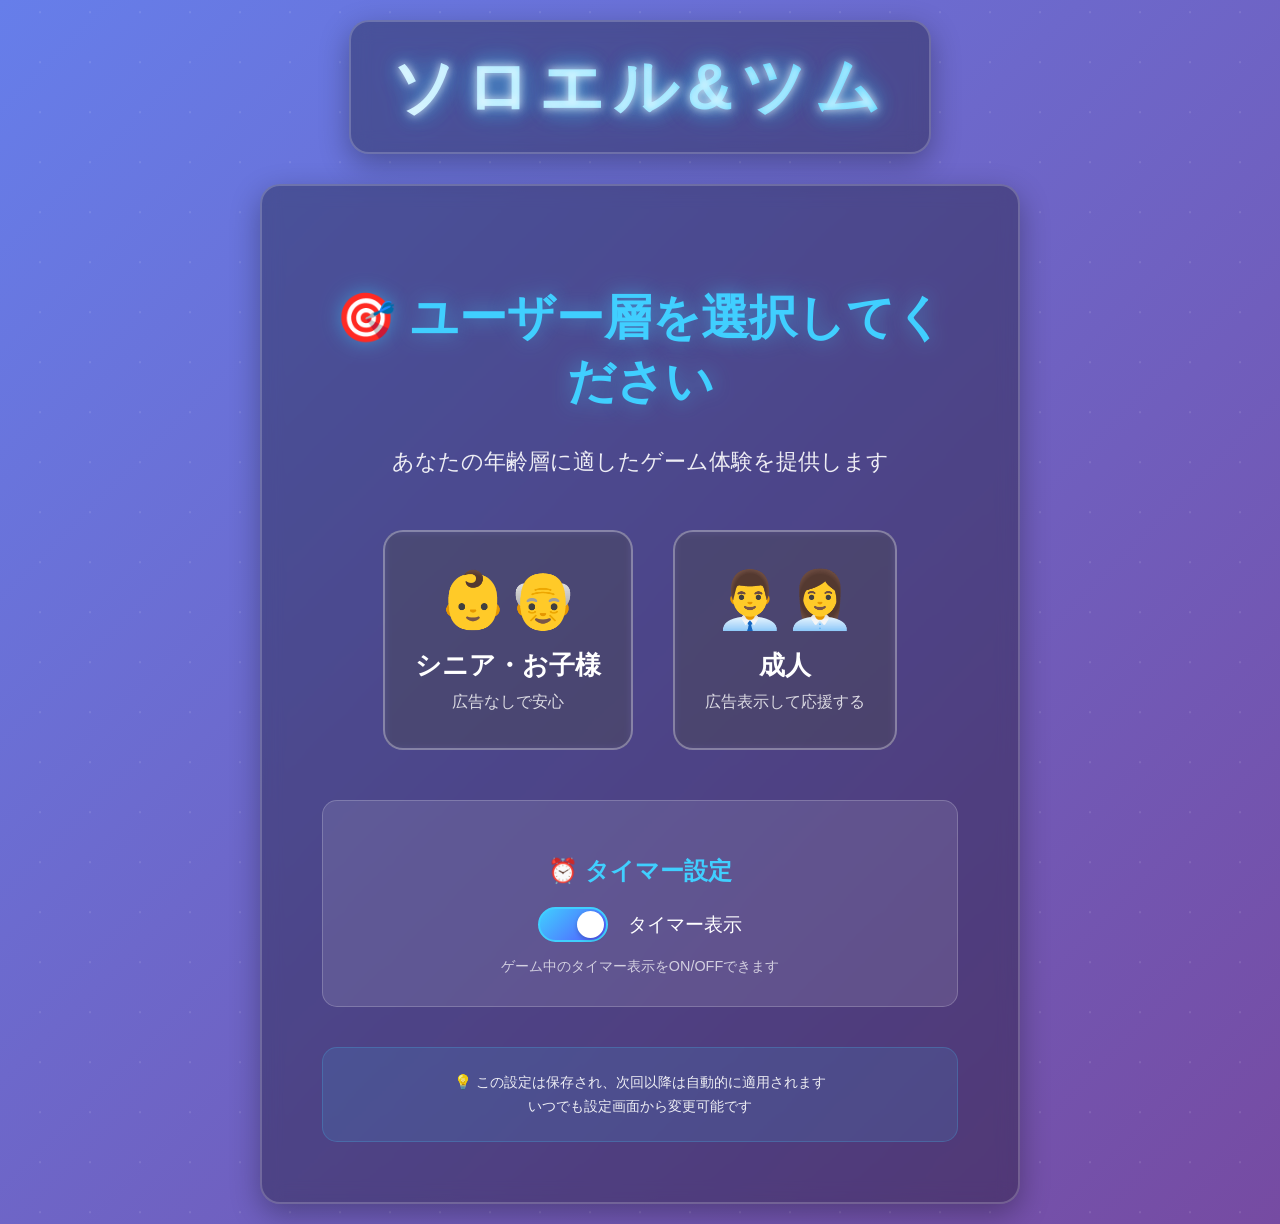
==== commit b7b67924: "Add files via upload" ====
--- a/index.html
+++ b/index.html
@@ -2,7 +2,7 @@
 <html lang="ja">
 <head>
     <meta charset="UTF-8">
-    <meta name="viewport" content="width=device-width, initial-scale=1.0, user-scalable=no">
+    <meta name="viewport" content="width=device-width, initial-scale=1.0, user-scalable=yes">
     <meta name="mobile-web-app-capable" content="yes">
     <meta name="apple-mobile-web-app-capable" content="yes">
     <meta name="apple-mobile-web-app-status-bar-style" content="black-translucent">
@@ -131,6 +131,7 @@
     <!-- ルール画面 -->
     <div id="rulesScreen" class="screen">
         <div class="rules-content">
+            <button id="closeRulesButton" class="menu-button">戻る</button>
             <div class="rules-text">
                 <h1>ゲームルール</h1>
                 <h2>１. 同じ数字の駒を全て隣接させてゲームクリアを目指そう!</h2>
@@ -140,12 +141,11 @@
                 
                 <p>※駒は直線上の空きマスに一気に移動可能。</p>
                 <p>※他の駒は飛び越えれない</p>
-                <p>※ゲームマップが大きい場合は拡大してご使用ください。また色付き駒をOFFにすると反応速度が上がります。</p>
+                <p>※ゲームマップが大きい場合は、スマホではピンチ操作（二本指で拡大）またはダブルタップで拡大してご使用ください。また色付き駒をOFFにすると反応速度が上がります。</p>
                 <p> </p>
                 <h1>操作方法</h1>
                 <h2>移動させたい駒を押す！空きマスの上でもう一回押すだけ！</h2>
             </div>
-            <button id="closeRulesButton" class="menu-button">戻る</button>
         </div>
     </div>
 
--- a/style.css
+++ b/style.css
@@ -1,9 +1,18 @@
+/* 全体的なボックスサイジング設定 */
+* {
+    box-sizing: border-box;
+}
+
 body {
     margin: 0;
     padding: 0;
     font-family: 'Arial', sans-serif;
     background: linear-gradient(135deg, #667eea 0%, #764ba2 100%);
     min-height: 100vh;
+    /* LINEブラウザでの横スクロール対策 */
+    overflow-x: hidden;
+    width: 100%;
+    max-width: 100vw;
 }
 
 .screen {
@@ -23,24 +32,32 @@
     position: relative;
     overflow: hidden;
     min-height: 100vh;
+    /* LINEブラウザ対応 */
+    width: 100%;
+    max-width: 100vw;
 }
 
 #ageSelectScreen.active {
     display: flex;
     align-items: center;
     justify-content: center;
+    /* 中央配置を確実にする */
+    padding: 0;
+    margin: 0;
 }
 
 #ageSelectScreen::before {
     content: '';
     position: absolute;
-    top: -50%;
-    left: -50%;
-    width: 200%;
-    height: 200%;
+    top: 0;
+    left: 0;
+    width: 100%;
+    height: 100%;
     background: radial-gradient(circle, rgba(255,255,255,0.1) 1px, transparent 1px);
     background-size: 50px 50px;
     animation: float 20s linear infinite;
+    /* 背景を中央から開始 */
+    background-position: center center;
 }
 
 .age-select-container {
@@ -50,6 +67,12 @@
     width: 100%;
     max-width: 800px;
     padding: 20px;
+    /* 中央配置を確実にする */
+    margin: 0 auto;
+    display: flex;
+    flex-direction: column;
+    align-items: center;
+    justify-content: center;
 }
 
 .age-select-content {
@@ -62,6 +85,11 @@
     box-shadow: 0 10px 30px rgba(0, 0, 0, 0.3);
     border: 2px solid rgba(255, 255, 255, 0.2);
     margin: 0 auto;
+    /* 幅を明確に指定 */
+    width: 100%;
+    max-width: 100%;
+    /* 左右のスペースを統一 */
+    position: relative;
 }
 
 .age-select-content h2 {
@@ -250,31 +278,179 @@
 
 /* レスポンシブ対応 */
 @media (max-width: 768px) {
+    /* LINEブラウザ対応：全体のコンテナ調整 */
+    .age-select-container {
+        width: 100%;
+        max-width: 100vw; /* ビューポート幅を超えないよう制限 */
+        padding: 10px; /* 左右均等なパディング */
+        box-sizing: border-box; /* パディングを幅に含める */
+        margin: 0; /* マージンをリセット */
+    }
+    
     .age-select-content {
-        padding: 30px 20px;
+        padding: 20px 15px; /* 左右パディングを統一 */
+        margin: 0 auto; /* 中央配置を確実にする */
+        width: calc(100% - 0px); /* 左右のスペースを完全に統一 */
+        max-width: 100%; /* 最大幅を制限 */
+        box-sizing: border-box; /* パディングを幅に含める */
+        /* 位置を中央に固定 */
+        position: relative;
+        left: 0;
+        right: 0;
     }
     
     .age-select-content h2 {
-        font-size: 2rem;
+        font-size: 1.8rem; /* フォントサイズを縮小 */
+        margin-bottom: 15px;
+        line-height: 1.2; /* 行間を調整 */
+    }
+    
+    .age-description {
+        font-size: 1rem; /* フォントサイズを縮小 */
+        margin-bottom: 25px;
+        padding: 0 5px; /* 左右に少しパディング */
     }
     
     .age-button-container {
         flex-direction: column;
         align-items: center;
-        gap: 20px;
+        gap: 15px; /* ギャップを縮小 */
+        margin: 20px 0; /* マージンを縮小 */
     }
     
     .age-button {
-        min-width: 250px;
-        padding: 25px 20px;
+        min-width: 0; /* 最小幅を解除 */
+        width: 100%; /* 幅を100%に設定 */
+        max-width: 280px; /* 最大幅を設定 */
+        padding: 20px 15px; /* パディングを調整 */
+        box-sizing: border-box;
     }
     
     .age-icon {
-        font-size: 2.5rem;
+        font-size: 2.2rem; /* アイコンサイズ調整 */
     }
     
     .age-title {
+        font-size: 1.2rem; /* タイトルサイズ調整 */
+    }
+    
+    .age-subtitle {
+        font-size: 0.9rem; /* サブタイトルサイズ調整 */
+    }
+    
+    /* タイマー設定エリアも調整 */
+    .timer-setting {
+        margin: 20px 0; /* マージンを縮小 */
+        padding: 15px 10px; /* パディングを調整 */
+    }
+    
+    .timer-setting h3 {
+        font-size: 1.1rem; /* フォントサイズ調整 */
+    }
+    
+    .age-note {
+        margin-top: 20px; /* マージンを縮小 */
+        padding: 15px 10px; /* パディングを調整 */
+    }
+    
+    .age-note p {
+        font-size: 0.8rem; /* フォントサイズを縮小 */
+    }
+}
+
+/* 超小型デバイス・LINEブラウザ対応（480px以下） */
+@media (max-width: 480px) {
+    .age-select-container {
+        padding: 8px; /* 左右均等なパディング */
+        margin: 0 auto; /* 中央配置 */
+    }
+    
+    .age-select-content {
+        padding: 15px 12px; /* 左右パディングを均等に */
+        border-radius: 15px; /* 角丸を少し縮小 */
+        width: calc(100% - 0px); /* 幅を統一 */
+        margin: 0 auto; /* 完全中央配置 */
+    }
+    
+    .age-select-content h2 {
+        font-size: 1.5rem; /* さらにフォントサイズ縮小 */
+        margin-bottom: 10px;
+    }
+    
+    .age-description {
+        font-size: 0.9rem;
+        margin-bottom: 20px;
+    }
+    
+    .age-button {
+        max-width: 260px; /* 最大幅をさらに制限 */
+        padding: 18px 12px;
+    }
+    
+    .age-icon {
+        font-size: 2rem;
+    }
+    
+    .age-title {
+        font-size: 1.1rem;
+    }
+    
+    .age-subtitle {
+        font-size: 0.85rem;
+    }
+    
+    .timer-setting {
+        padding: 12px 8px;
+        margin: 15px 0;
+    }
+    
+    .timer-setting h3 {
+        font-size: 1rem;
+    }
+    
+    .age-note {
+        padding: 12px 8px;
+        margin-top: 15px;
+    }
+    
+    .age-note p {
+        font-size: 0.75rem;
+    }
+}
+
+/* 極小型デバイス・LINEブラウザの狭い画面対応（360px以下） */
+@media (max-width: 360px) {
+    .age-select-container {
+        padding: 6px; /* 最小限だが均等なパディング */
+        margin: 0 auto;
+    }
+    
+    .age-select-content {
+        padding: 12px 10px; /* 左右パディングを均等に */
+        width: calc(100% - 0px); /* 完全に統一された幅 */
+        margin: 0 auto; /* 中央配置 */
+    }
+    
+    .age-select-content h2 {
         font-size: 1.3rem;
+        margin-bottom: 8px;
+    }
+    
+    .age-button {
+        max-width: 240px;
+        padding: 15px 10px;
+    }
+    
+    .age-icon {
+        font-size: 1.8rem;
+    }
+    
+    .age-title {
+        font-size: 1rem;
+    }
+    
+    .age-subtitle {
+        font-size: 0.8rem;
     }
 }
 
@@ -356,24 +532,33 @@
     background: linear-gradient(135deg, #667eea 0%, #764ba2 100%);
     position: relative;
     overflow: hidden;
+    /* キャンバスの透過を防ぐ */
+    z-index: 100;
 }
 
 /* 背景装飾 */
 #mainMenu::before {
     content: '';
     position: absolute;
-    top: -50%;
-    left: -50%;
-    width: 200%;
-    height: 200%;
+    top: 0;
+    left: 0;
+    width: 100%;
+    height: 100%;
     background: radial-gradient(circle, rgba(255,255,255,0.1) 1px, transparent 1px);
     background-size: 50px 50px;
     animation: float 20s linear infinite;
+    background-position: center center;
 }
 
 @keyframes float {
-    0% { transform: translateY(0px) rotate(0deg); }
-    100% { transform: translateY(-100px) rotate(360deg); }
+    0% { 
+        transform: translateY(0px) translateX(0px) rotate(0deg);
+        background-position: center center;
+    }
+    100% { 
+        transform: translateY(-50px) translateX(0px) rotate(360deg);
+        background-position: center center;
+    }
 }
 
 .title-container {
@@ -386,6 +571,12 @@
     border: 2px solid rgba(255, 255, 255, 0.2);
     max-width: 90vw;
     width: auto;
+    /* 中央配置を確実にする */
+    margin-left: auto;
+    margin-right: auto;
+    position: relative;
+    left: 0;
+    right: 0;
 }
 
 .game-title {
@@ -406,9 +597,13 @@
     -webkit-background-clip: text;
     -webkit-text-fill-color: transparent;
     animation: glow 2s ease-in-out infinite alternate, shimmer 3s ease-in-out infinite;
-    white-space: nowrap;
-    overflow: hidden;
-    text-overflow: ellipsis;
+    /* 省略表示を解除してタイトル全体を表示 */
+    white-space: normal;
+    overflow: visible;
+    text-overflow: clip;
+    /* 改行を許可 */
+    word-break: keep-all;
+    line-height: 1.1;
 }
 
 @keyframes glow {
@@ -445,7 +640,7 @@
         top: 10px !important; /* ★タイトルを画面上部から10pxに配置（約1cm） */
         left: 50% !important;
         transform: translateX(-50%) !important;
-        padding: 6px 10px !important; /* ★パディングを調整 */
+        padding: 8px 12px !important; /* パディングを少し増やす */
         background: rgba(0, 0, 0, 0.3) !important;
         backdrop-filter: blur(10px) !important;
         border-radius: 10px !important;
@@ -453,20 +648,41 @@
         z-index: 1000 !important;
         margin-bottom: 0 !important;
         width: auto !important;
-        max-width: 90vw !important;
+        max-width: calc(100vw - 16px) !important; /* 余白を少し縮小 */
+        /* 中央配置を確実にする */
+        margin-left: 0 !important;
+        margin-right: 0 !important;
+        /* タイトル全体が収まるように */
+        min-width: 280px !important;
     }
     
     .game-title {
-        font-size: 2rem !important; /* ★2.2remから2remに変更 */
-        letter-spacing: 1px !important; /* ★2pxから1pxに変更 */
+        font-size: 1.8rem !important; /* フォントサイズを少し縮小 */
+        letter-spacing: 0.5px !important; /* 文字間隔を縮小 */
         text-align: center !important;
         margin: 0 !important;
+        /* 省略表示を解除 */
+        white-space: normal !important;
+        overflow: visible !important;
+        text-overflow: clip !important;
+        word-break: keep-all !important;
+        line-height: 1.1 !important;
     }
     
     .menu-content {
         margin-top: 100px !important; /* ★タイトルの下に余白を追加 */
         position: relative !important;
         z-index: 500 !important;
+        /* 左右のスペースを統一 */
+        width: calc(100vw - 20px) !important; /* 左右10pxずつの余白 */
+        max-width: 400px !important;
+        margin-left: auto !important;
+        margin-right: auto !important;
+        left: 0 !important;
+        right: 0 !important;
+        /* パディングを調整 */
+        padding: 25px 20px !important;
+        box-sizing: border-box !important;
     }
     
     /* 終了画面とルール画面 */
@@ -493,11 +709,20 @@
 @media (max-width: 480px) {
     .title-container {
         top: 5px !important; /* ★さらに小さい画面では5pxに配置 */
-        padding: 5px 8px !important; /* ★パディングをさらに縮小 */
+        padding: 6px 10px !important; /* パディング調整 */
+        max-width: calc(100vw - 12px) !important; /* 左右6pxずつの余白 */
+        min-width: 260px !important; /* 最小幅を調整 */
     }
 
     .game-title {
-        font-size: 1.8rem !important; /* ★フォントサイズを調整 */
+        font-size: 1.6rem !important; /* さらにフォントサイズ縮小 */
+        letter-spacing: 0.3px !important; /* 文字間隔をさらに縮小 */
+        /* 省略表示を解除 */
+        white-space: normal !important;
+        overflow: visible !important;
+        text-overflow: clip !important;
+        word-break: keep-all !important;
+        line-height: 1.1 !important;
     }
 
     .menu-content {
@@ -517,6 +742,12 @@
     border: 2px solid rgba(255, 255, 255, 0.2);
     max-width: 400px;
     width: 90%;
+    /* 中央配置を確実にする */
+    margin: 0 auto;
+    position: relative;
+    /* 左右のスペースを統一 */
+    left: 0;
+    right: 0;
 }
 
 .menu-content h2 {
@@ -984,13 +1215,14 @@
 
 
     .piece {
-        display: inline-block;
+        display: inline-flex;
+        align-items: center;
+        justify-content: center;
         width: 36px;
         height: 36px;
         border: 1px solid #888;
         margin: 4px;
         text-align: center;
-        line-height: 36px;
         background: #eee;
         cursor: pointer;
         transition: background 0.3s, box-shadow 0.3s;
@@ -1847,4 +2079,95 @@
         content: "広告" !important;
         color: #ffc107 !important;
     }
+}
+
+/* スクロール可能にするためのスタイルを追加 */
+#mapContainer {
+    overflow: auto;
+    max-width: 100%;
+    max-height: 100%;
+}
+
+/* 横スクロールを可能にする */
+body {
+    overflow-x: auto;
+    /* スマホでのピンチズーム対応を強化 */
+    touch-action: pan-x pan-y pinch-zoom;
+}
+
+/* ゲームキャンバスのスマホ対応を強化 */
+#gameCanvas {
+    /* タッチ操作の最適化：パンとズームを許可、ダブルタップズームも許可 */
+    touch-action: pan-x pan-y pinch-zoom;
+    /* 拡大時のスムージング */
+    image-rendering: auto;
+    /* 最大幅を画面幅に制限しない（拡大時に横スクロール可能） */
+    max-width: none !important;
+    /* タッチ時のハイライトを無効化 */
+    -webkit-tap-highlight-color: transparent;
+}
+
+/* スマホでの拡大対応 */
+@media (max-width: 768px) {
+    /* メタビューポートでuser-scalable=yesが設定されているため、拡大可能 */
+    
+    /* ゲーム画面全体のスクロール対応 */
+    #gameScreen {
+        overflow: auto !important;
+        /* 最小幅を確保して横スクロールを可能にする */
+        min-width: 100vw;
+        max-width: none;
+        /* スムーズなスクロール */
+        -webkit-overflow-scrolling: touch;
+        /* タッチアクションを許可 */
+        touch-action: pan-x pan-y pinch-zoom;
+    }
+    
+    /* キャンバス周りのコンテナ調整 */
+    #gameScreen.active {
+        align-items: flex-start !important;
+        justify-content: flex-start !important;
+        padding: 10px;
+        /* 拡大時のコンテンツ配置 */
+        display: block !important;
+    }
+    
+    /* ゲーム情報バーも横スクロールに対応 */
+    .game-info {
+        min-width: 400px !important;
+        max-width: none !important;
+        flex-shrink: 0;
+        /* 固定位置から相対位置に変更 */
+        position: relative !important;
+        margin-bottom: 10px;
+    }
+    
+    /* キャンバス自体の最小サイズを保証 */
+    #gameCanvas {
+        min-width: 400px !important;
+        flex-shrink: 0 !important;
+        /* 拡大時の品質維持 */
+        image-rendering: -webkit-optimize-contrast;
+        image-rendering: crisp-edges;
+        /* 中央配置を解除 */
+        display: block !important;
+        margin: 0 !important;
+    }
+    
+    /* ゲームキャンバスの親コンテナ */
+    #gameScreen .game-content {
+        width: fit-content;
+        min-width: 100%;
+    }
+}
+
+/* 超小型デバイスでの追加調整 */
+@media (max-width: 480px) {
+    #gameCanvas {
+        min-width: 350px !important;
+    }
+    
+    .game-info {
+        min-width: 350px !important;
+    }
 }
